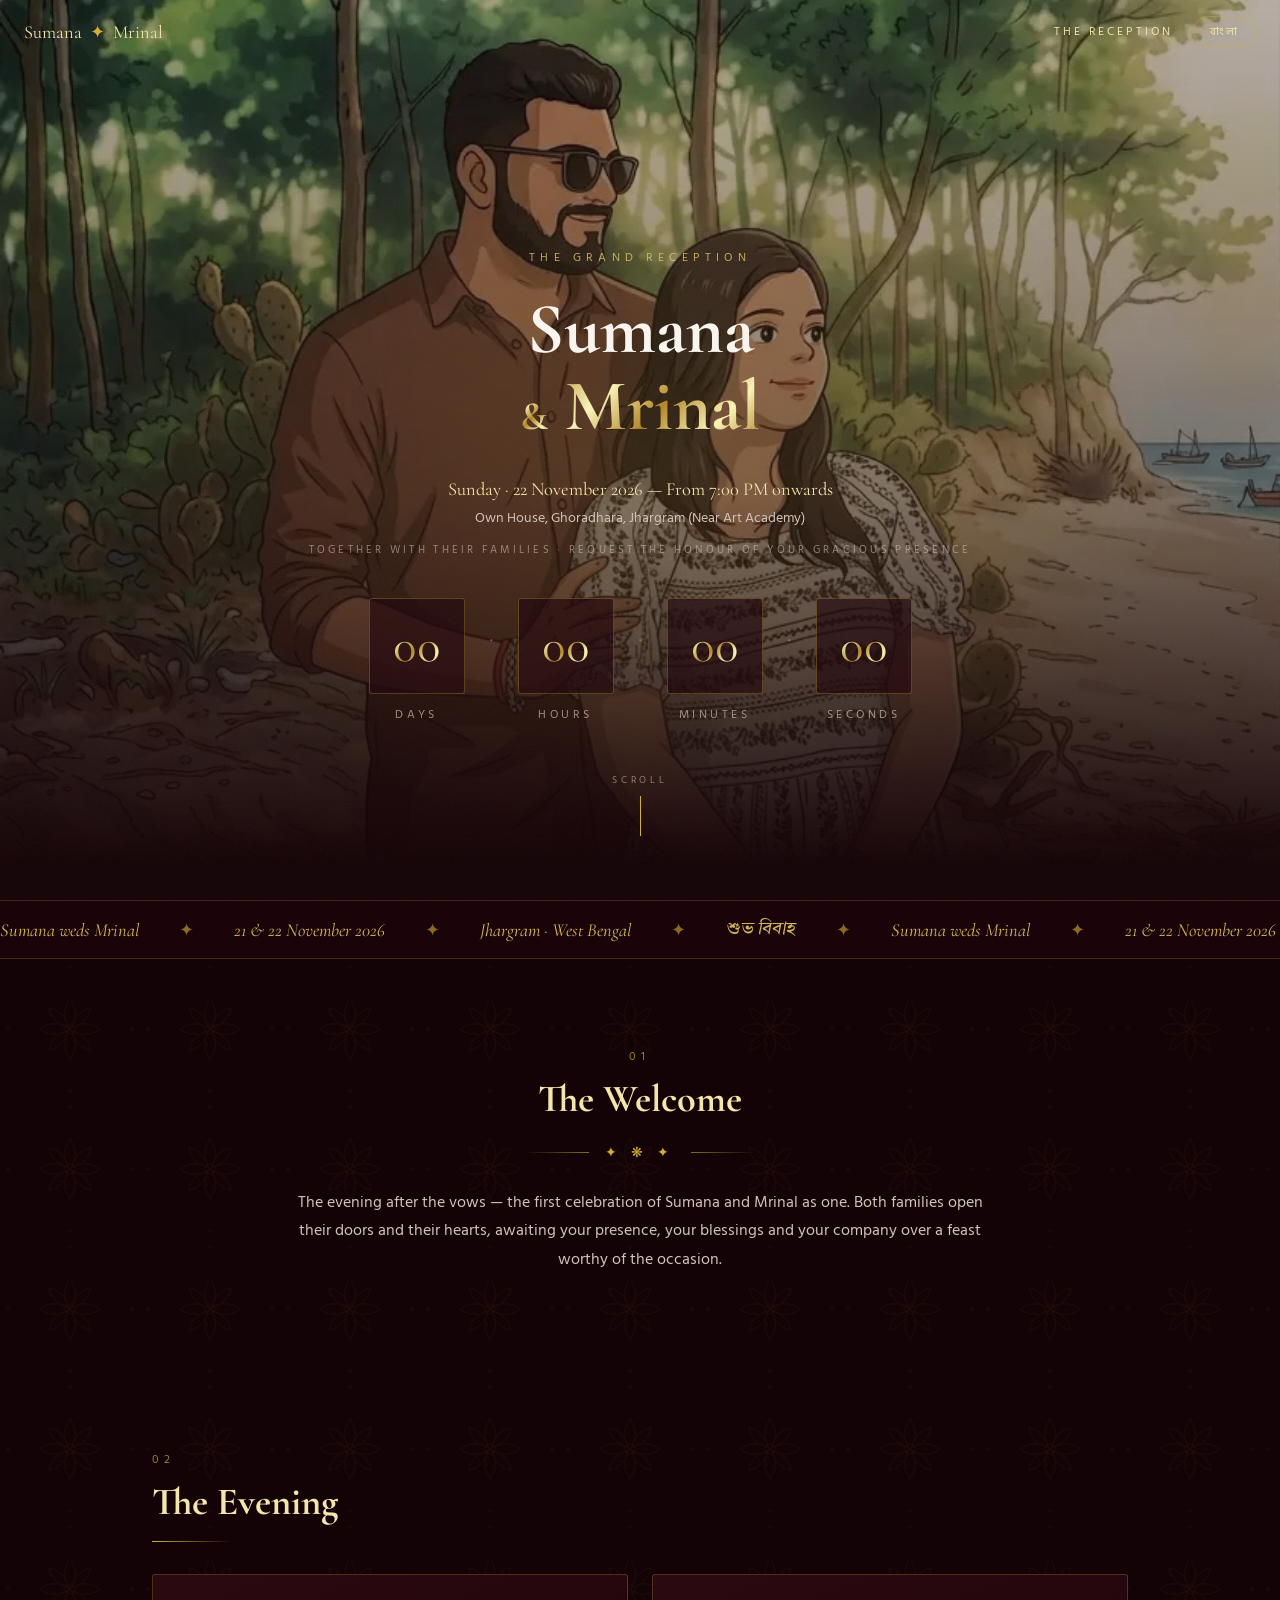
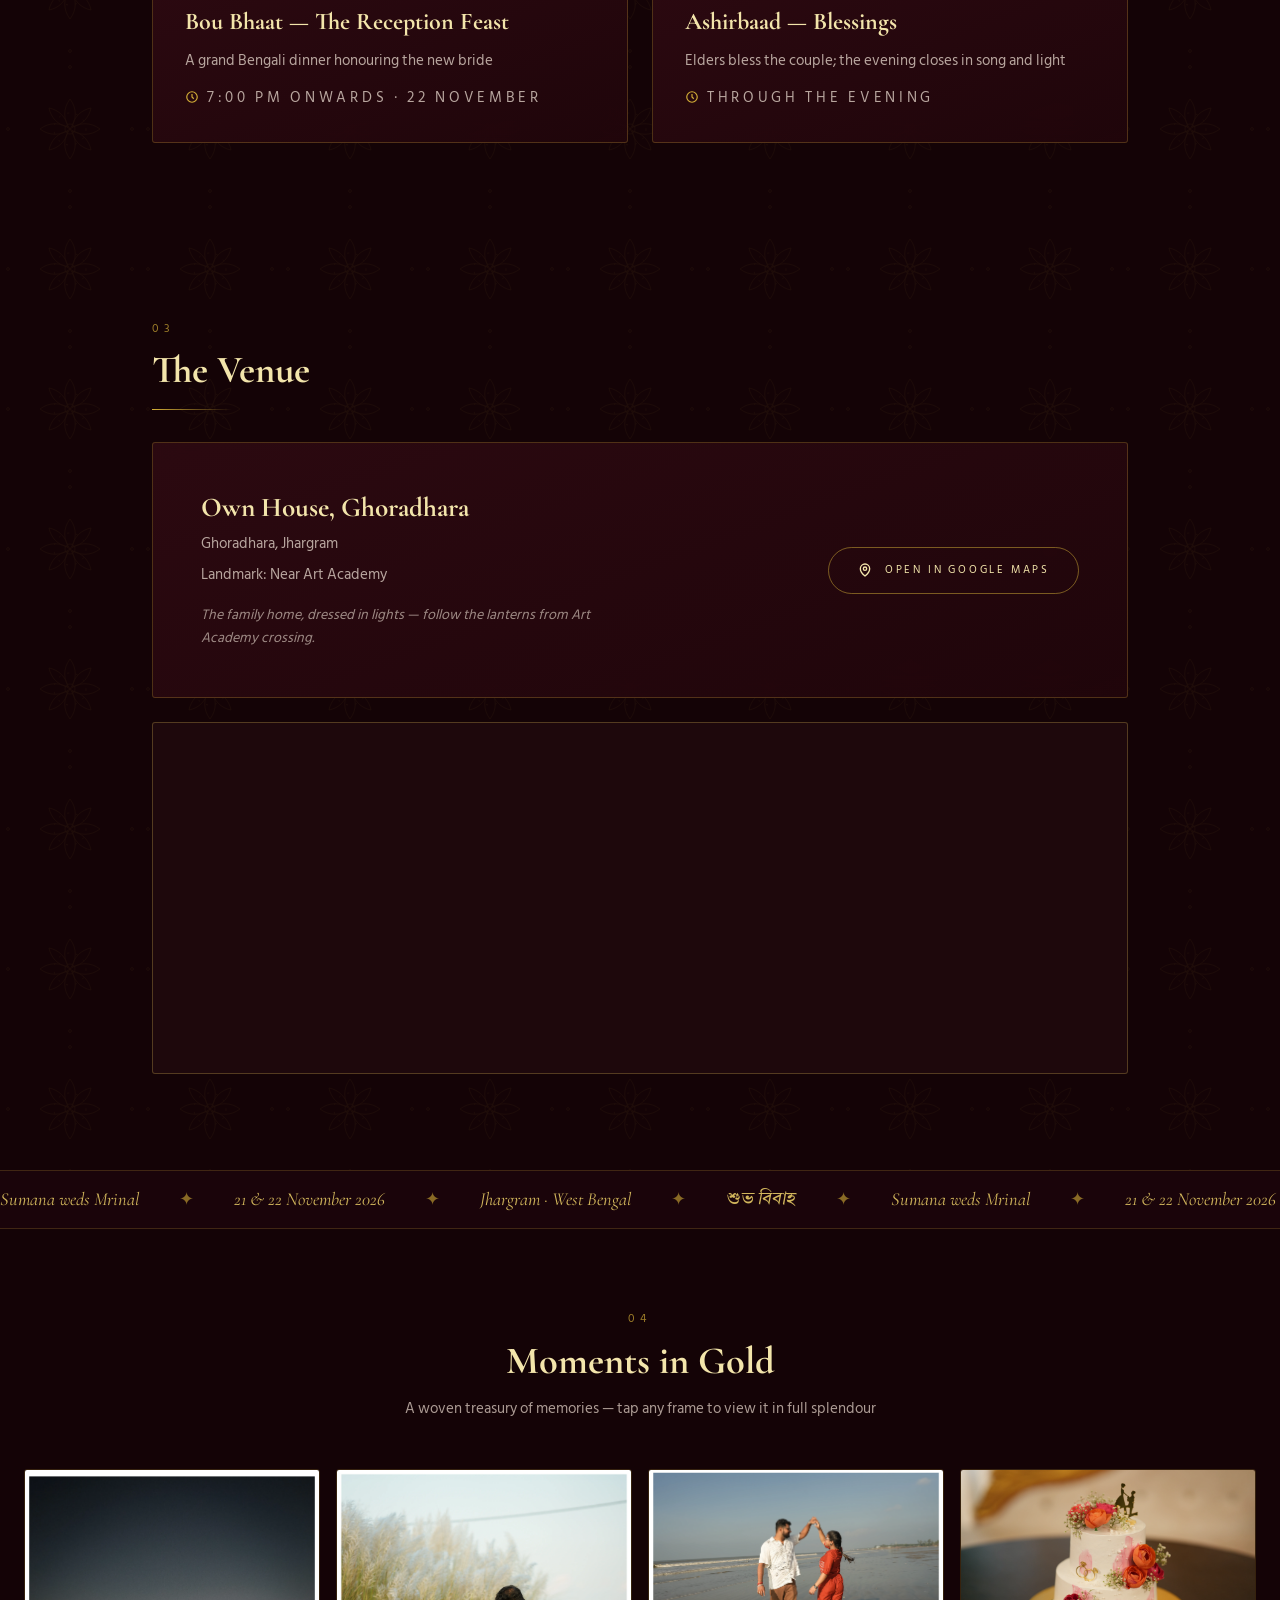
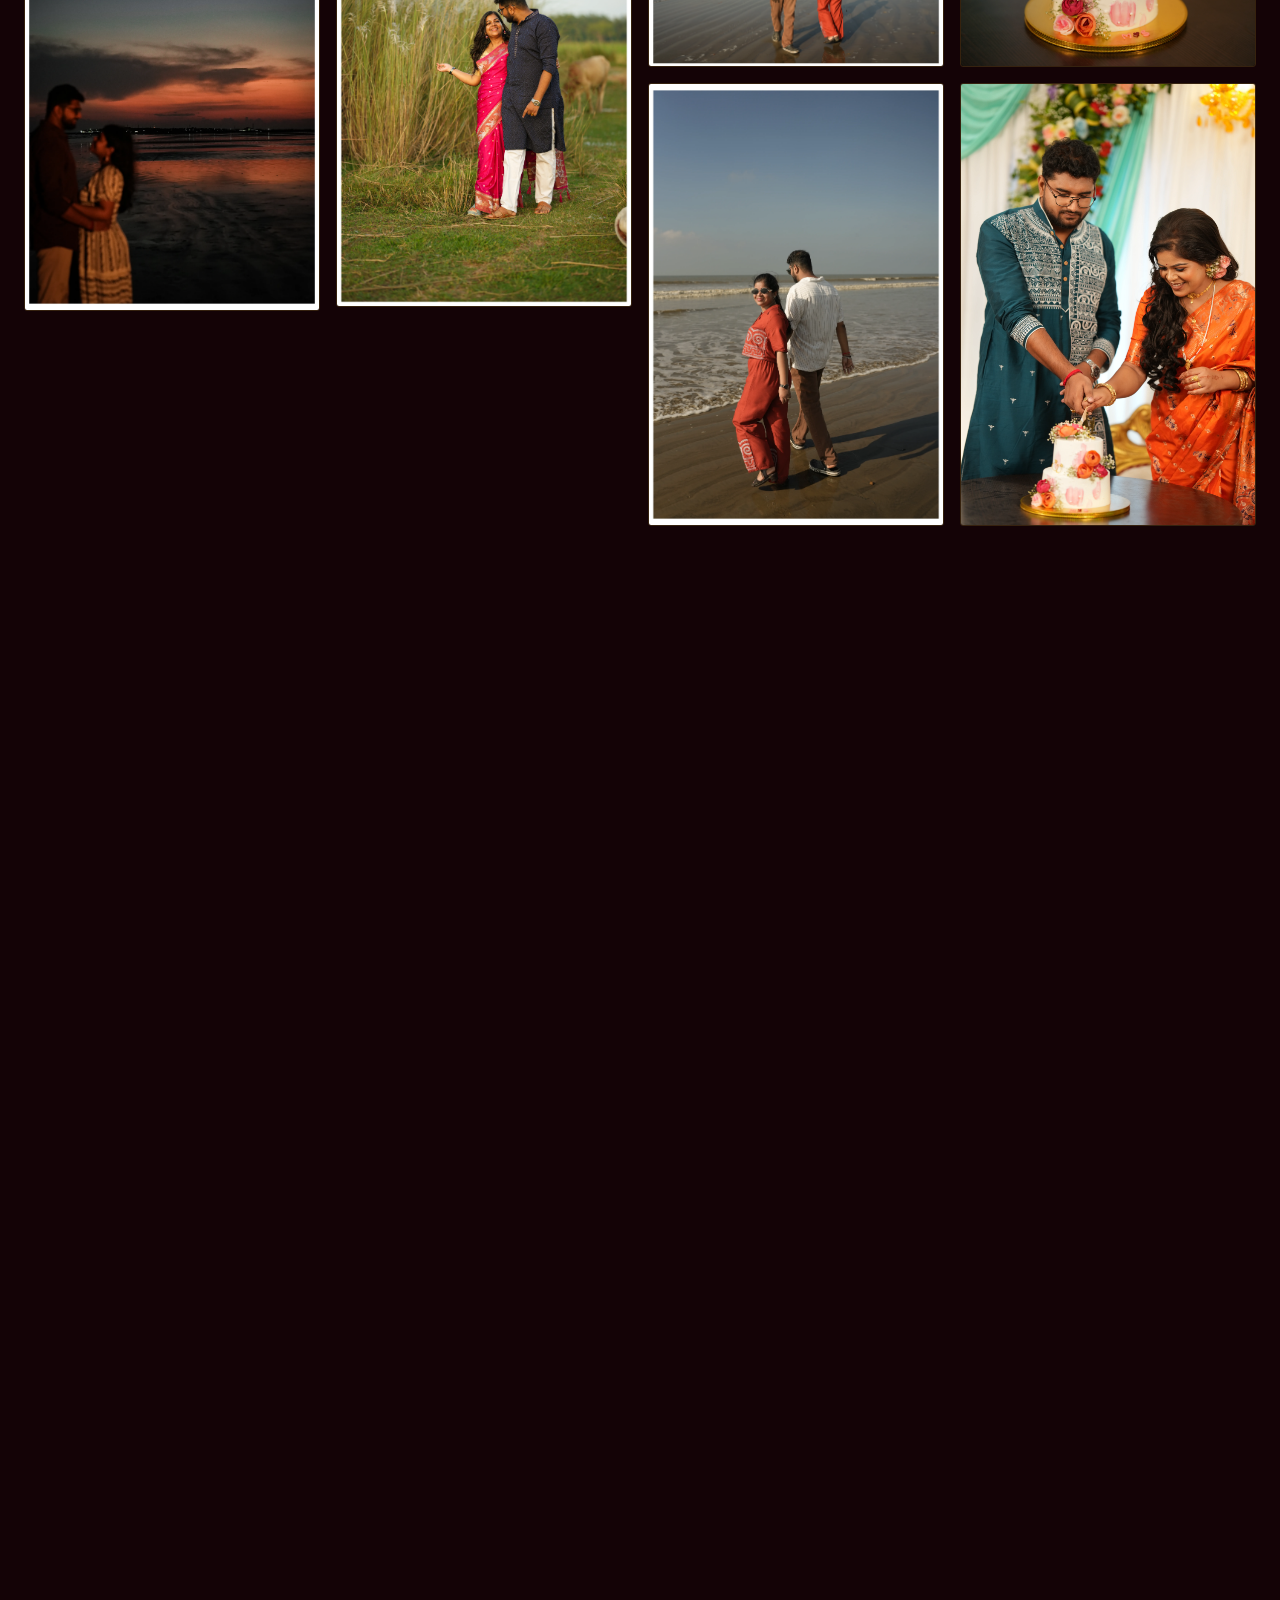
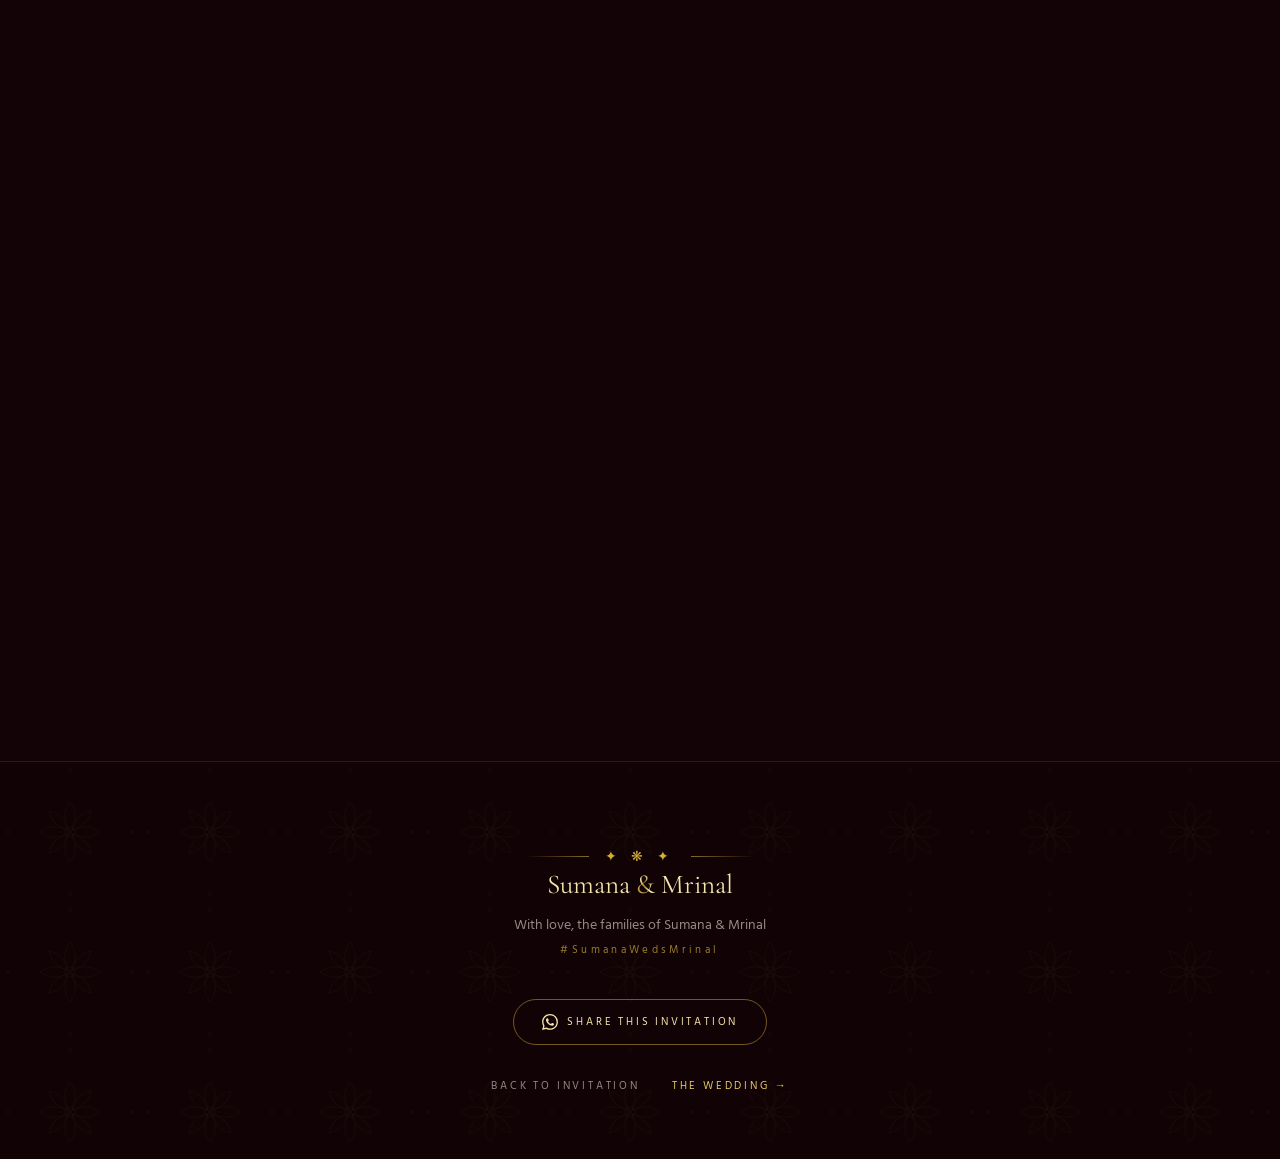
==== reception/index.html @ 24843c5b "commit" ====
<!doctype html>
<html lang="en">
<head>
  <meta charset="utf-8" />
  <meta name="viewport" content="width=device-width, initial-scale=1" />
  <meta name="theme-color" content="#140306" />
  <meta name="description" content="The Grand Reception of Sumana & Mrinal — Sunday 22 November 2026, Own House, Ghoradhara, Jhargram" />
  <!-- Pretty WhatsApp/social preview — update og:url & og:image with your own domain & photo after deploy -->
  <meta property="og:type" content="website" />
  <meta property="og:title" content="The Grand Reception — Sumana & Mrinal · 22 November 2026" />
  <meta property="og:description" content="Sunday, 22 November 2026 · 7:00 PM onwards · Own House, Ghoradhara, Jhargram (Near Art Academy)" />
  <meta property="og:image" content="https://charming-liskov-12.preview.emergentagent.com/assets/images/couple-09.webp" />
  <meta property="og:url" content="https://charming-liskov-12.preview.emergentagent.com/reception/" />
  <meta name="twitter:card" content="summary_large_image" />
  <title>The Grand Reception — Sumana &amp; Mrinal · 22 November 2026</title>
  <link rel="preconnect" href="https://fonts.googleapis.com" />
  <link rel="preconnect" href="https://fonts.gstatic.com" crossorigin />
  <link href="https://fonts.googleapis.com/css2?family=Cormorant+Garamond:ital,wght@0,400;0,500;0,600;0,700;1,400;1,500&family=Tiro+Bangla:ital@0;1&family=Hind+Siliguri:wght@300;400;500;600&display=swap" rel="stylesheet" />
  <link rel="stylesheet" href="../css/style.css" />
</head>
<body class="grain" data-site="reception">

  <!-- Preloader -->
  <div class="preloader" id="preloader" data-testid="preloader">
    <div class="alpana-layer"></div>
    <div class="glow-pulse">
      <svg viewBox="0 0 140 140" class="preloader-draw" fill="none" stroke="#D4AF37" stroke-width="1.1" data-testid="preloader-alpana">
        <circle cx="70" cy="70" r="6"/><circle cx="70" cy="70" r="18" stroke-dasharray="3 8"/>
        <path d="M70 38c8 10 8 24 0 34-8-10-8-24 0-34Z"/><path d="M70 102c8-10 8-24 0-34-8 10-8 24 0 34Z"/>
        <path d="M38 70c10-8 24-8 34 0-10 8-24 8-34 0Z"/><path d="M102 70c-10 8-24 8-34 0 10-8 24-8 34 0Z"/>
        <path d="M47 47c11 3 19 11 22 22-11-3-19-11-22-22Z"/><path d="M93 93c-11-3-19-11-22-22 11 3 19 11 22 22Z"/>
        <path d="M93 47c-3 11-11 19-22 22 3-11 11-19 22-22Z"/><path d="M47 93c3-11 11-19 22-22-3 11-11 19-22 22Z"/>
      </svg>
    </div>
    <p class="preloader-blessing gold-text" data-testid="preloader-blessing">শুভ বিবাহ</p>
    <p class="preloader-line" data-i18n="common.preloaderLine"></p>
    <div class="preloader-bar"><span></span></div>
    <span class="preloader-pct" data-testid="preloader-progress">0%</span>
  </div>

  <!-- Header -->
  <header class="site-header" data-testid="site-header">
    <div class="header-inner">
      <a href="../" class="brand" data-testid="nav-logo">
        <span class="script" data-i18n="common.name1"></span><span class="dot">✦</span><span class="script" data-i18n="common.name2"></span>
      </a>
      <nav class="site-nav">
      <!-- <a href="../" data-testid="nav-home" data-i18n="common.navHome"></a> -->
      <!--  <a href="../wedding/" data-testid="nav-wedding" data-i18n="common.navWedding"></a> -->
        <a href="./" class="active" data-testid="nav-reception" data-i18n="common.navReception"></a>
        <button class="lang-toggle" id="lang-toggle" data-testid="language-toggle">বাংলা</button>
      </nav>
    </div>
  </header>

  <!-- Hero -->
  <section class="hero" data-testid="hero-reception">
    <div class="hero-media">
      <video id="hero-video" autoplay muted loop playsinline data-testid="hero-video-reception"></video>
    </div>
    <div class="hero-overlay"></div>
    <div class="hero-content">
      <p class="eyebrow hero-eyebrow" data-testid="hero-eyebrow-reception" data-i18n-site="label"></p>
      <h1 class="hero-names font-display" data-testid="hero-names-reception">
        <span class="mask d1"><span class="script" data-i18n="common.name1"></span></span>
        <span class="mask d2"><span><span class="gold-text joiner" data-i18n="common.joiner"></span> <span class="script gold-text" data-i18n="common.name2"></span></span></span>
      </h1>
      <div class="hero-meta">
        <p class="hero-date" data-testid="hero-date-reception"><span data-i18n-site="heroDate"></span> — <span data-i18n-site="heroTime"></span></p>
        <p class="hero-venue" data-testid="hero-venue-reception" data-i18n-site="heroVenue"></p>
        <p class="hero-invite"><span data-i18n="common.together"></span> · <span data-i18n="common.request"></span></p>
      </div>
      <div class="countdown" id="countdown" data-testid="countdown">
        <div class="cd-unit" data-cd="days"><div class="cd-box"><span class="cd-value" data-testid="countdown-days">00</span></div><span class="cd-label" data-i18n="common.cdDays"></span></div>
        <span class="cd-sep">·</span>
        <div class="cd-unit" data-cd="hours"><div class="cd-box"><span class="cd-value" data-testid="countdown-hours">00</span></div><span class="cd-label" data-i18n="common.cdHours"></span></div>
        <span class="cd-sep">·</span>
        <div class="cd-unit" data-cd="minutes"><div class="cd-box"><span class="cd-value" data-testid="countdown-minutes">00</span></div><span class="cd-label" data-i18n="common.cdMinutes"></span></div>
        <span class="cd-sep">·</span>
        <div class="cd-unit" data-cd="seconds"><div class="cd-box"><span class="cd-value" data-testid="countdown-seconds">00</span></div><span class="cd-label" data-i18n="common.cdSeconds"></span></div>
      </div>
      <div class="scroll-cue">
        <span data-i18n="common.scroll"></span>
        <span class="cue-track"><span class="cue-dot" style="display:block"></span></span>
      </div>
    </div>
  </section>

  <!-- Marquee -->
  <div class="marquee" data-testid="editorial-marquee"><div class="marquee-track"></div></div>

  <!-- Chapters -->
  <div class="chapters">
    <div class="alpana-layer"></div>

    <section class="chapter center" data-testid="chapter-story-reception">
      <div class="reveal">
        <p class="chapter-no" data-i18n-site="storyNo"></p>
        <h2 class="chapter-title script" data-i18n-site="storyTitle"></h2>
        <div class="ornament">✦ ❋ ✦</div>
        <p class="chapter-body" data-i18n-site="storyBody"></p>
      </div>
    </section>

    <section class="chapter" data-testid="chapter-ceremonies-reception">
      <div class="reveal">
        <p class="chapter-no" data-i18n-site="cerNo"></p>
        <h2 class="chapter-title script" data-i18n-site="cerTitle"></h2>
        <div class="chapter-rule"></div>
      </div>
      <div class="ceremony-grid">
        <article class="gilded-card ceremony-card reveal" data-testid="ceremony-card-reception-0">
          <h3 class="script" data-i18n-site="cer1Name"></h3>
          <p data-i18n-site="cer1Note"></p>
          <p class="ceremony-time">
            <svg viewBox="0 0 24 24" fill="none" stroke-width="2"><circle cx="12" cy="12" r="9"/><path d="M12 7v5l3 3"/></svg>
            <span data-i18n-site="cer1Time"></span>
          </p>
        </article>
        <article class="gilded-card ceremony-card reveal" style="--d:.12s" data-testid="ceremony-card-reception-1">
          <h3 class="script" data-i18n-site="cer2Name"></h3>
          <p data-i18n-site="cer2Note"></p>
          <p class="ceremony-time">
            <svg viewBox="0 0 24 24" fill="none" stroke-width="2"><circle cx="12" cy="12" r="9"/><path d="M12 7v5l3 3"/></svg>
            <span data-i18n-site="cer2Time"></span>
          </p>
        </article>
      </div>
    </section>

    <section class="chapter" data-testid="chapter-venue-reception">
      <div class="reveal">
        <p class="chapter-no" data-i18n-site="venNo"></p>
        <h2 class="chapter-title script" data-i18n-site="venTitle"></h2>
        <div class="chapter-rule"></div>
      </div>
      <div class="gilded-card venue-card reveal" style="--d:.1s">
        <div>
          <h3 class="script" data-testid="venue-name-reception" data-i18n-site="venName"></h3>
          <address data-i18n-site="venAddr1"></address>
          <address data-i18n-site="venAddr2"></address>
          <p class="venue-note" data-i18n-site="venNote"></p>
        </div>
        <a class="map-btn" id="venue-map-btn" data-testid="venue-map-reception" target="_blank" rel="noopener noreferrer">
          <svg viewBox="0 0 24 24" fill="none" stroke="currentColor" stroke-width="2"><path d="M12 21s-7-5.5-7-11a7 7 0 1 1 14 0c0 5.5-7 11-7 11Z"/><circle cx="12" cy="10" r="2.5"/></svg>
          <span data-i18n="common.viewMap"></span>
        </a>
      </div>
      <div class="venue-map reveal" style="--d:.15s">
        <iframe id="venue-map-frame" data-testid="venue-map-frame" loading="lazy" referrerpolicy="no-referrer-when-downgrade" title="Venue location map"></iframe>
      </div>
    </section>
  </div>

  <!-- Marquee -->
  <div class="marquee"><div class="marquee-track"></div></div>

  <!-- Gallery -->
  <section class="gallery-section" data-testid="gallery-section">
    <div class="gallery-head reveal">
      <p class="chapter-no" data-i18n="common.galleryNo"></p>
      <h2 class="chapter-title script" data-testid="gallery-title" data-i18n="common.galleryTitle"></h2>
      <p class="sub" data-i18n="common.gallerySub"></p>
    </div>
    <div class="gallery-grid" id="gallery-grid"></div>
  </section>

  <!-- Lightbox -->
  <div class="lightbox" id="lightbox" data-testid="lightbox">
    <button class="lb-btn lb-close" id="lb-close" data-testid="lightbox-close" aria-label="Close">
      <svg viewBox="0 0 24 24" fill="none" stroke="currentColor" stroke-width="2"><path d="M6 6l12 12M18 6L6 18"/></svg>
    </button>
    <button class="lb-btn lb-prev" id="lb-prev" data-testid="lightbox-prev" aria-label="Previous">
      <svg viewBox="0 0 24 24" fill="none" stroke="currentColor" stroke-width="2"><path d="M15 5l-7 7 7 7"/></svg>
    </button>
    <img id="lb-image" data-testid="lightbox-image" alt="" />
    <button class="lb-btn lb-next" id="lb-next" data-testid="lightbox-next" aria-label="Next">
      <svg viewBox="0 0 24 24" fill="none" stroke="currentColor" stroke-width="2"><path d="M9 5l7 7-7 7"/></svg>
    </button>
    <span class="lb-counter" id="lb-counter" data-testid="lightbox-counter"></span>
  </div>

  <!-- Footer -->
  <footer class="site-footer" data-testid="site-footer">
    <div class="alpana-layer"></div>
    <div class="footer-inner">
      <div class="ornament">✦ ❋ ✦</div>
      <p class="footer-names"><span class="script" data-i18n="common.name1"></span> <span class="gold-text" data-i18n="common.joiner"></span> <span class="script" data-i18n="common.name2"></span></p>
      <p class="footer-line" data-i18n="common.footerLine"></p>
      <p class="footer-hashtag" data-i18n="common.hashtag"></p>
      <div class="share-row">
        <a class="wa-btn wa-share" data-testid="wa-share-reception" target="_blank" rel="noopener noreferrer">
          <svg viewBox="0 0 24 24"><path d="M17.472 14.382c-.297-.149-1.758-.867-2.03-.967-.273-.099-.471-.148-.67.15-.197.297-.767.966-.94 1.164-.173.199-.347.223-.644.075-.297-.15-1.255-.463-2.39-1.475-.883-.788-1.48-1.761-1.653-2.059-.173-.297-.018-.458.13-.606.134-.133.298-.347.446-.52.149-.174.198-.298.298-.497.099-.198.05-.371-.025-.52-.075-.149-.669-1.612-.916-2.207-.242-.579-.487-.5-.669-.51-.173-.008-.371-.01-.57-.01-.198 0-.52.074-.792.372-.272.297-1.04 1.016-1.04 2.479 0 1.462 1.065 2.875 1.213 3.074.149.198 2.096 3.2 5.077 4.487.709.306 1.262.489 1.694.625.712.227 1.36.195 1.871.118.571-.085 1.758-.719 2.006-1.413.248-.694.248-1.289.173-1.413-.074-.124-.272-.198-.57-.347m-5.421 7.403h-.004a9.87 9.87 0 01-5.031-1.378l-.361-.214-3.741.982.998-3.648-.235-.374a9.86 9.86 0 01-1.51-5.26c.001-5.45 4.436-9.884 9.888-9.884 2.64 0 5.122 1.03 6.988 2.898a9.825 9.825 0 012.893 6.994c-.003 5.45-4.437 9.884-9.885 9.884m8.413-18.297A11.815 11.815 0 0012.05 0C5.495 0 .16 5.335.157 11.892c0 2.096.547 4.142 1.588 5.945L.057 24l6.305-1.654a11.882 11.882 0 005.683 1.448h.005c6.554 0 11.89-5.335 11.893-11.893a11.821 11.821 0 00-3.48-8.413Z"/></svg>
          <span>Share this invitation</span>
        </a>
      </div>
      <div class="footer-links">
        <a href="../" data-testid="footer-home-link" data-i18n="common.backHome"></a>
        <a href="../wedding/" class="gold" data-testid="footer-other-event-link"><span data-i18n-site="otherEvent"></span> →</a>
      </div>
    </div>
  </footer>

  <script src="../js/config.js"></script>
  <script src="../js/main.js"></script>
  <script src="../js/countdown.js"></script>
  <script src="../js/gallery.js"></script>
</body>
</html>
---- css/style.css ----
/* ============================================================
   SUMANA & MRINAL — WEDDING THEME
   Deep maroon · royal red · antique gold · alpana motifs
   ============================================================ */

:root {
  --maroon-deep: #140306;
  --maroon-rich: #22060c;
  --maroon-card: #2e0a12;
  --royal-red: #7a0016;
  --gold: #d4af37;
  --gold-light: #f3e5ab;
  --gold-text-grad: linear-gradient(135deg, #bf953f 0%, #fcf6ba 25%, #b38728 50%, #fbf5b7 75%, #aa771c 100%);
  --ivory: #faf6f0;
  --muted: #d2c2b8;
  --ease-out: cubic-bezier(0.22, 1, 0.36, 1);
}

* { margin: 0; padding: 0; box-sizing: border-box; }

html { scroll-behavior: smooth; }

body {
  background: var(--maroon-deep);
  color: var(--ivory);
  font-family: "Hind Siliguri", "Segoe UI", sans-serif;
  -webkit-font-smoothing: antialiased;
  overflow-x: hidden;
}

::selection { background: rgba(212, 175, 55, 0.85); color: #140306; }
::-webkit-scrollbar { width: 10px; }
::-webkit-scrollbar-track { background: #140306; }
::-webkit-scrollbar-thumb { background: linear-gradient(#b38728, #6b4a10); border-radius: 8px; }

a { color: inherit; text-decoration: none; }
img { display: block; max-width: 100%; }

.font-display { font-family: "Cormorant Garamond", "Tiro Bangla", serif; }
html[lang="bn"] .script,
html[lang="bn"] .font-display { font-family: "Tiro Bangla", "Cormorant Garamond", serif; }

.gold-text {
  background: var(--gold-text-grad);
  -webkit-background-clip: text;
  background-clip: text;
  color: transparent;
}

.eyebrow {
  font-size: 0.72rem;
  letter-spacing: 0.45em;
  text-transform: uppercase;
  color: rgba(230, 202, 101, 0.8);
}

/* ---------- patterns & texture ---------- */
.alpana-layer {
  position: absolute;
  inset: 0;
  pointer-events: none;
  opacity: 0.06;
  background-image: url("data:image/svg+xml,%3Csvg xmlns='http://www.w3.org/2000/svg' width='140' height='140' viewBox='0 0 140 140'%3E%3Cg fill='none' stroke='%23D4AF37' stroke-width='0.8'%3E%3Ccircle cx='70' cy='70' r='5'/%3E%3Ccircle cx='70' cy='70' r='16' stroke-dasharray='2 7'/%3E%3Cpath d='M70 40c7 9 7 21 0 30-7-9-7-21 0-30Z'/%3E%3Cpath d='M70 100c7-9 7-21 0-30-7 9-7 21 0 30Z'/%3E%3Cpath d='M40 70c9-7 21-7 30 0-9 7-21 7-30 0Z'/%3E%3Cpath d='M100 70c-9 7-21 7-30 0 9-7 21-7 30 0Z'/%3E%3Cpath d='M49 49c10 2 17 9 19 19-10-2-17-9-19-19Z'/%3E%3Cpath d='M91 91c-10-2-17-9-19-19 10 2 17 9 19 19Z'/%3E%3Cpath d='M91 49c-2 10-9 17-19 19 2-10 9-17 19-19Z'/%3E%3Cpath d='M49 91c2-10 9-17 19-19-2 10-9 17-19 19Z'/%3E%3Ccircle cx='70' cy='8' r='1.4'/%3E%3Ccircle cx='70' cy='132' r='1.4'/%3E%3Ccircle cx='8' cy='70' r='1.4'/%3E%3Ccircle cx='132' cy='70' r='1.4'/%3E%3C/g%3E%3C/svg%3E");
}

.grain::after {
  content: "";
  position: fixed;
  inset: 0;
  z-index: 70;
  pointer-events: none;
  opacity: 0.05;
  background-image: url("data:image/svg+xml,%3Csvg xmlns='http://www.w3.org/2000/svg' width='200' height='200'%3E%3Cfilter id='n'%3E%3CfeTurbulence type='fractalNoise' baseFrequency='0.9' numOctaves='2'/%3E%3C/filter%3E%3Crect width='200' height='200' filter='url(%23n)'/%3E%3C/svg%3E");
}

/* ---------- preloader ---------- */
.preloader {
  position: fixed;
  inset: 0;
  z-index: 100;
  display: flex;
  flex-direction: column;
  align-items: center;
  justify-content: center;
  background: var(--maroon-deep);
  transition: transform 0.9s cubic-bezier(0.76, 0, 0.24, 1);
}
body.loaded .preloader { transform: translateY(-100%); }
.preloader svg { width: 9rem; height: 9rem; }
.preloader-draw circle, .preloader-draw path {
  stroke-dasharray: 320;
  stroke-dashoffset: 320;
  animation: draw-stroke 2.2s ease-in-out forwards;
}
.preloader-draw path { animation-delay: 0.35s; }
@keyframes draw-stroke { to { stroke-dashoffset: 0; } }
@keyframes glow-pulse { 0%, 100% { opacity: 0.55; } 50% { opacity: 1; } }
.glow-pulse { animation: glow-pulse 2.4s ease-in-out infinite; }
.preloader-blessing {
  font-family: "Tiro Bangla", serif;
  margin-top: 1.5rem;
  font-size: 1.75rem;
  letter-spacing: 0.05em;
}
.preloader-line {
  margin-top: 0.5rem;
  font-size: 0.7rem;
  letter-spacing: 0.35em;
  text-transform: uppercase;
  color: rgba(210, 194, 184, 0.7);
}
.preloader-bar {
  margin-top: 2rem;
  width: 12rem;
  height: 1px;
  background: rgba(212, 175, 55, 0.15);
  overflow: hidden;
}
.preloader-bar span { display: block; height: 100%; width: 0; background: var(--gold-text-grad); transition: width 0.2s ease; }
.preloader-pct { margin-top: 0.75rem; font-family: "Cormorant Garamond", serif; font-size: 0.9rem; color: rgba(212, 175, 55, 0.8); }

/* ---------- header ---------- */
.site-header {
  position: fixed;
  inset: 0 0 auto 0;
  z-index: 50;
  transition: background 0.5s ease, border-color 0.5s ease, backdrop-filter 0.5s ease;
  border-bottom: 1px solid transparent;
}
.site-header.scrolled {
  background: rgba(20, 3, 6, 0.85);
  backdrop-filter: blur(12px);
  border-bottom-color: rgba(212, 175, 55, 0.15);
}
.header-inner {
  max-width: 80rem;
  margin: 0 auto;
  padding: 1rem 1.5rem;
  display: flex;
  align-items: center;
  justify-content: space-between;
  gap: 1rem;
}
.brand { font-family: "Cormorant Garamond", serif; font-size: 1.15rem; color: var(--gold-light); }
.brand .dot { color: var(--gold); margin: 0 0.5rem; }
.site-nav { display: flex; align-items: center; gap: 1.25rem; }
.site-nav a {
  font-size: 0.72rem;
  letter-spacing: 0.25em;
  text-transform: uppercase;
  color: rgba(210, 194, 184, 0.7);
  transition: color 0.3s ease;
}
.site-nav a:hover { color: var(--gold); }
.site-nav a.active { color: var(--gold-light); }
.lang-toggle {
  font-family: inherit;
  cursor: pointer;
  background: transparent;
  color: var(--gold-light);
  border: 1px solid rgba(212, 175, 55, 0.4);
  border-radius: 999px;
  padding: 0.35rem 1rem;
  font-size: 0.7rem;
  letter-spacing: 0.2em;
  transition: background 0.3s ease, color 0.3s ease;
}
.lang-toggle:hover { background: var(--gold); color: var(--maroon-deep); }
@media (max-width: 640px) {
  .site-nav { gap: 0.85rem; }
  .site-nav a { font-size: 0.62rem; letter-spacing: 0.15em; }
}

/* ---------- hero ---------- */
.hero {
  position: relative;
  min-height: 100vh;
  display: flex;
  flex-direction: column;
  justify-content: flex-end;
  overflow: hidden;
}
.hero-media { position: absolute; inset: -10% 0; will-change: transform; }
.hero-media video, .hero-media img { width: 100%; height: 100%; object-fit: cover; }
.hero-overlay {
  position: absolute;
  inset: 0;
  background:
    radial-gradient(ellipse at center, rgba(212, 175, 55, 0.14), transparent 60%),
    linear-gradient(to top, #140306 4%, rgba(20, 3, 6, 0.55) 45%, rgba(20, 3, 6, 0.3) 100%);
}
.hero-content {
  position: relative;
  z-index: 2;
  max-width: 64rem;
  margin: 0 auto;
  width: 100%;
  padding: 9rem 1.5rem 4rem;
  text-align: center;
  will-change: opacity;
}
.hero-names {
  margin-top: 1.5rem;
  font-size: clamp(2.4rem, 7vw, 4.5rem);
  line-height: 1.08;
  color: var(--ivory);
}
.hero-names .joiner { font-size: 0.55em; }
.mask { display: block; overflow: hidden; }
.mask > span {
  display: block;
  transform: translateY(112%);
  transition: transform 1.1s var(--ease-out);
}
body.loaded .mask > span { transform: translateY(0); }
body.loaded .mask.d1 > span { transition-delay: 0.15s; }
body.loaded .mask.d2 > span { transition-delay: 0.35s; }
.hero-eyebrow, .hero-meta, .hero-invite { opacity: 0; transition: opacity 1s ease, transform 1s var(--ease-out); transform: translateY(18px); }
body.loaded .hero-eyebrow { opacity: 1; transform: none; transition-delay: 0.1s; }
body.loaded .hero-meta { opacity: 1; transform: none; transition-delay: 0.7s; }
body.loaded .hero-invite { opacity: 1; transform: none; transition-delay: 0.9s; }
.hero-meta { margin-top: 2rem; }
.hero-date { font-family: "Cormorant Garamond", serif; font-size: 1.15rem; color: var(--gold-light); }
html[lang="bn"] .hero-date { font-family: "Hind Siliguri", sans-serif; font-size: 1.05rem; }
.hero-venue { margin-top: 0.35rem; font-size: 0.9rem; color: var(--muted); }
.hero-invite { margin-top: 0.75rem; font-size: 0.68rem; letter-spacing: 0.3em; text-transform: uppercase; color: rgba(210, 194, 184, 0.6); }

/* ---------- countdown ---------- */
.countdown { margin-top: 2.5rem; display: flex; justify-content: center; align-items: flex-start; gap: 0.85rem; opacity: 0; transition: opacity 1s ease 1.1s; }
body.loaded .countdown { opacity: 1; }
.cd-sep { font-family: "Cormorant Garamond", serif; font-size: 1.5rem; color: rgba(212, 175, 55, 0.5); padding-top: 1rem; }
.cd-unit { display: flex; flex-direction: column; align-items: center; }
.cd-box {
  width: 4rem; height: 4rem;
  display: flex; align-items: center; justify-content: center;
  border: 1px solid rgba(212, 175, 55, 0.3);
  border-radius: 3px;
  background: rgba(34, 6, 12, 0.7);
  backdrop-filter: blur(4px);
  overflow: hidden;
}
.cd-value {
  font-family: "Cormorant Garamond", serif;
  font-size: 1.9rem;
  background: var(--gold-text-grad);
  -webkit-background-clip: text;
  background-clip: text;
  color: transparent;
  font-variant-numeric: tabular-nums;
}
.cd-value.tick { animation: cd-slide 0.4s var(--ease-out); }
@keyframes cd-slide { from { transform: translateY(28%); opacity: 0.25; } to { transform: translateY(0); opacity: 1; } }
.cd-label { margin-top: 0.7rem; font-size: 0.6rem; letter-spacing: 0.3em; text-transform: uppercase; color: rgba(210, 194, 184, 0.7); }
@media (min-width: 640px) {
  .cd-box { width: 6rem; height: 6rem; }
  .cd-value { font-size: 3rem; }
  .cd-label { font-size: 0.72rem; }
  .countdown { gap: 1.5rem; }
  .cd-sep { padding-top: 1.6rem; }
}

/* scroll cue */
.scroll-cue { margin-top: 3rem; display: flex; flex-direction: column; align-items: center; gap: 0.5rem; opacity: 0; transition: opacity 1s ease 1.5s; }
body.loaded .scroll-cue { opacity: 1; }
.scroll-cue span:first-child { font-size: 0.6rem; letter-spacing: 0.4em; text-transform: uppercase; color: rgba(210, 194, 184, 0.6); }
.cue-track { width: 1px; height: 2.5rem; background: rgba(212, 175, 55, 0.2); overflow: hidden; }
.cue-dot { width: 100%; height: 100%; background: var(--gold); animation: cue-drop 1.8s cubic-bezier(0.65, 0, 0.35, 1) infinite; }
@keyframes cue-drop { 0% { transform: translateY(-100%); } 60%, 100% { transform: translateY(100%); } }

/* ---------- marquee ---------- */
.marquee {
  overflow: hidden;
  border-top: 1px solid rgba(212, 175, 55, 0.2);
  border-bottom: 1px solid rgba(212, 175, 55, 0.2);
  background: #1a040a;
  padding: 1rem 0;
}
.marquee-track { display: flex; width: max-content; animation: marquee-x 42s linear infinite; }
.marquee:hover .marquee-track { animation-play-state: paused; }
.marquee-item {
  display: flex;
  align-items: center;
  gap: 2.5rem;
  padding-right: 2.5rem;
  white-space: nowrap;
  font-family: "Cormorant Garamond", "Tiro Bangla", serif;
  font-style: italic;
  font-size: 1.15rem;
  color: rgba(230, 202, 101, 0.9);
}
.marquee-item .star { color: rgba(212, 175, 55, 0.6); font-style: normal; }
@keyframes marquee-x { to { transform: translateX(-50%); } }

/* ---------- chapters ---------- */
.chapters { position: relative; }
.chapter { position: relative; max-width: 64rem; margin: 0 auto; padding: 5.5rem 1.5rem; }
.chapter.center { max-width: 48rem; text-align: center; }
.chapter-no { font-size: 0.72rem; letter-spacing: 0.45em; color: rgba(212, 175, 55, 0.7); text-transform: uppercase; }
.chapter-title { font-family: "Cormorant Garamond", serif; margin-top: 0.6rem; font-size: clamp(1.7rem, 4vw, 2.4rem); color: var(--gold-light); }
.chapter-rule { margin-top: 1rem; width: 5rem; height: 1px; background: linear-gradient(to right, var(--gold), transparent); }
.chapter.center .chapter-rule { margin-left: auto; margin-right: auto; background: linear-gradient(to right, transparent, var(--gold), transparent); width: 8rem; }
.chapter-body { margin-top: 1.5rem; font-size: 1rem; line-height: 1.8; color: var(--muted); }

.ornament { display: flex; align-items: center; justify-content: center; gap: 1rem; margin-top: 1.25rem; color: var(--gold); font-size: 0.85rem; letter-spacing: 0.4em; }
.ornament::before, .ornament::after { content: ""; width: 4rem; height: 1px; }
.ornament::before { background: linear-gradient(to right, transparent, rgba(212, 175, 55, 0.6)); }
.ornament::after { background: linear-gradient(to left, transparent, rgba(212, 175, 55, 0.6)); }

.gilded-card {
  background: linear-gradient(160deg, rgba(46, 10, 18, 0.9), rgba(34, 6, 12, 0.85));
  border: 1px solid rgba(212, 175, 55, 0.25);
  backdrop-filter: blur(14px);
  border-radius: 3px;
}
.ceremony-grid { display: grid; gap: 1.5rem; margin-top: 2rem; }
@media (min-width: 768px) { .ceremony-grid { grid-template-columns: 1fr 1fr; } }
.ceremony-card { padding: 2rem; transition: transform 0.5s var(--ease-out); height: 100%; }
.ceremony-card:hover { transform: translateY(-6px); }
.ceremony-card h3 { font-family: "Cormorant Garamond", "Tiro Bangla", serif; font-size: 1.5rem; color: var(--gold-light); }
.ceremony-card p { margin-top: 0.75rem; font-size: 0.92rem; line-height: 1.7; color: rgba(210, 194, 184, 0.85); }
.ceremony-time { margin-top: 1.25rem; display: flex; align-items: center; gap: 0.5rem; font-size: 0.68rem; letter-spacing: 0.25em; text-transform: uppercase; color: rgba(230, 202, 101, 0.8); }
.ceremony-time svg { width: 14px; height: 14px; stroke: var(--gold); }

.venue-card { margin-top: 2rem; padding: 2rem; display: flex; flex-direction: column; gap: 2rem; }
@media (min-width: 768px) { .venue-card { flex-direction: row; align-items: center; justify-content: space-between; padding: 3rem; } }
.venue-card h3 { font-family: "Cormorant Garamond", "Tiro Bangla", serif; font-size: 1.7rem; color: var(--gold-light); }
.venue-card address { font-style: normal; margin-top: 0.4rem; font-size: 0.95rem; color: rgba(210, 194, 184, 0.85); }
.venue-note { margin-top: 1rem; max-width: 28rem; font-size: 0.88rem; font-style: italic; color: rgba(210, 194, 184, 0.7); }
.map-btn {
  display: inline-flex;
  align-items: center;
  gap: 0.75rem;
  border: 1px solid rgba(212, 175, 55, 0.5);
  border-radius: 999px;
  padding: 0.85rem 1.75rem;
  font-size: 0.7rem;
  letter-spacing: 0.25em;
  text-transform: uppercase;
  color: var(--gold-light);
  white-space: nowrap;
  transition: background 0.3s ease, color 0.3s ease;
}
.map-btn:hover { background: var(--gold); color: var(--maroon-deep); }
.map-btn svg { width: 16px; height: 16px; }

/* ---------- gallery ---------- */
.gallery-section { max-width: 80rem; margin: 0 auto; padding: 5rem 1.5rem 6rem; }
.gallery-head { text-align: center; margin-bottom: 3rem; }
.gallery-head p.sub { margin: 0.75rem auto 0; max-width: 36rem; font-size: 0.95rem; color: rgba(210, 194, 184, 0.8); }
.gallery-grid { columns: 2; column-gap: 1rem; }
@media (min-width: 640px) { .gallery-grid { columns: 3; } }
@media (min-width: 1024px) { .gallery-grid { columns: 4; } }
.gallery-item {
  break-inside: avoid;
  margin-bottom: 1rem;
  overflow: hidden;
  border: 1px solid rgba(212, 175, 55, 0.18);
  border-radius: 3px;
  cursor: zoom-in;
  transition: border-color 0.5s ease, box-shadow 0.5s ease;
}
.gallery-item:hover { border-color: rgba(212, 175, 55, 0.65); box-shadow: 0 18px 50px -18px rgba(212, 175, 55, 0.35); }
.gallery-item img { width: 100%; object-fit: cover; transition: transform 1.1s var(--ease-out); }
.gallery-item:hover img { transform: scale(1.07); }

/* ---------- lightbox ---------- */
.lightbox {
  position: fixed;
  inset: 0;
  z-index: 90;
  display: flex;
  align-items: center;
  justify-content: center;
  background: rgba(13, 2, 4, 0.95);
  backdrop-filter: blur(10px);
  opacity: 0;
  pointer-events: none;
  transition: opacity 0.4s ease;
}
.lightbox.open { opacity: 1; pointer-events: auto; }
.lightbox img {
  max-height: 82vh;
  max-width: 88vw;
  object-fit: contain;
  border: 1px solid rgba(212, 175, 55, 0.3);
  border-radius: 3px;
  box-shadow: 0 25px 80px rgba(0, 0, 0, 0.6);
  transition: transform 0.45s var(--ease-out), opacity 0.45s ease;
  transform: scale(0.94);
}
.lightbox.open img { transform: scale(1); }
.lb-btn {
  position: absolute;
  display: flex; align-items: center; justify-content: center;
  width: 2.75rem; height: 2.75rem;
  border-radius: 999px;
  border: 1px solid rgba(212, 175, 55, 0.4);
  background: transparent;
  color: var(--gold-light);
  cursor: pointer;
  transition: background 0.3s ease, color 0.3s ease;
}
.lb-btn:hover { background: var(--gold); color: var(--maroon-deep); }
.lb-btn svg { width: 20px; height: 20px; }
.lb-close { top: 1.25rem; right: 1.25rem; }
.lb-prev { left: 0.75rem; top: 50%; transform: translateY(-50%); }
.lb-next { right: 0.75rem; top: 50%; transform: translateY(-50%); }
@media (min-width: 640px) { .lb-prev { left: 2rem; } .lb-next { right: 2rem; } }
.lb-counter { position: absolute; bottom: 1.5rem; left: 50%; transform: translateX(-50%); font-size: 0.72rem; letter-spacing: 0.3em; color: rgba(210, 194, 184, 0.7); }

/* ---------- footer ---------- */
.site-footer { position: relative; border-top: 1px solid rgba(212, 175, 55, 0.15); background: #100205; overflow: hidden; }
.footer-inner { position: relative; max-width: 64rem; margin: 0 auto; padding: 4rem 1.5rem; text-align: center; }
.footer-names { font-family: "Cormorant Garamond", "Tiro Bangla", serif; font-size: 1.7rem; color: var(--gold-light); }
.footer-line { margin-top: 0.75rem; font-size: 0.88rem; color: rgba(210, 194, 184, 0.7); }
.footer-hashtag { margin-top: 0.35rem; font-size: 0.7rem; letter-spacing: 0.3em; color: rgba(212, 175, 55, 0.7); }
.footer-links { margin-top: 2rem; display: flex; justify-content: center; gap: 2rem; }
.footer-links a { font-size: 0.7rem; letter-spacing: 0.25em; text-transform: uppercase; color: rgba(210, 194, 184, 0.7); transition: color 0.3s ease; }
.footer-links a:hover { color: var(--gold); }
.footer-links a.gold { color: rgba(230, 202, 101, 1); }

/* ---------- gateway ---------- */
.gateway-main { position: relative; min-height: 100vh; }
.gateway-inner { position: relative; max-width: 72rem; margin: 0 auto; padding: 8.5rem 1.5rem 5rem; text-align: center; }
.gateway-names { margin-top: 1.5rem; font-size: clamp(2.4rem, 7vw, 4rem); color: var(--ivory); }
.gateway-sub { margin: 1rem auto 0; max-width: 30rem; font-size: 0.95rem; color: rgba(210, 194, 184, 0.8); opacity: 0; transition: opacity 1s ease 0.8s; }
body.loaded .gateway-sub { opacity: 1; }
.gateway-choose { margin-top: 0.5rem; font-size: 0.7rem; letter-spacing: 0.35em; text-transform: uppercase; color: rgba(212, 175, 55, 0.7); opacity: 0; transition: opacity 1s ease 1s; }
body.loaded .gateway-choose { opacity: 1; }
.gateway-eyebrow { opacity: 0; transition: opacity 1s ease 0.2s; }
body.loaded .gateway-eyebrow { opacity: 1; }
.doors { margin-top: 3rem; display: grid; gap: 2rem; }
@media (min-width: 768px) { .doors { grid-template-columns: 1fr 1fr; gap: 2.5rem; } }
.door {
  position: relative;
  overflow: hidden;
  border: 1px solid rgba(212, 175, 55, 0.18);
  border-radius: 3px;
  opacity: 0;
  transform: translateY(60px);
  transition: opacity 1s var(--ease-out), transform 1s var(--ease-out), border-color 0.5s ease, box-shadow 0.5s ease;
}
body.loaded .door { opacity: 1; transform: none; }
body.loaded .door.d1 { transition-delay: 0.6s; }
body.loaded .door.d2 { transition-delay: 0.75s; }
.door:hover { border-color: rgba(212, 175, 55, 0.65); box-shadow: 0 18px 50px -18px rgba(212, 175, 55, 0.35); }
.door img { width: 100%; aspect-ratio: 4 / 5; object-fit: cover; transition: transform 1.4s var(--ease-out); }
.door:hover img { transform: scale(1.08); }
.door-veil { position: absolute; inset: 0; background: linear-gradient(to top, #140306 8%, rgba(20, 3, 6, 0.45) 55%, rgba(20, 3, 6, 0.1)); transition: opacity 0.7s ease; }
.door:hover .door-veil { opacity: 0.85; }
.door-body { position: absolute; inset: auto 0 0 0; padding: 1.75rem; text-align: left; }
.door-meta { font-size: 0.62rem; letter-spacing: 0.35em; text-transform: uppercase; color: rgba(230, 202, 101, 0.85); }
.door-title { margin-top: 0.5rem; font-family: "Cormorant Garamond", "Tiro Bangla", serif; font-size: 1.6rem; color: var(--ivory); }
.door-venue { margin-top: 0.25rem; font-size: 0.85rem; color: rgba(210, 194, 184, 0.85); }
.door-cta { display: inline-block; margin-top: 1.25rem; padding-bottom: 0.25rem; border-bottom: 1px solid rgba(212, 175, 55, 0.6); font-size: 0.68rem; letter-spacing: 0.3em; text-transform: uppercase; color: var(--gold-light); transition: color 0.3s ease; }
.door:hover .door-cta { color: var(--gold); }

/* ---------- scroll reveal ---------- */
.reveal { opacity: 0; transform: translateY(48px); transition: opacity 0.9s var(--ease-out), transform 0.9s var(--ease-out); transition-delay: var(--d, 0s); }
.reveal.in-view { opacity: 1; transform: none; }

/* ---------- share button & embedded map ---------- */
.share-row {
  display: flex;
  justify-content: center;
  margin-top: 2.5rem;
  opacity: 0;
  transition: opacity 1s ease 1.2s;
}
body.loaded .share-row { opacity: 1; }
.wa-btn {
  display: inline-flex;
  align-items: center;
  gap: 0.6rem;
  border: 1px solid rgba(212, 175, 55, 0.5);
  border-radius: 999px;
  padding: 0.8rem 1.75rem;
  font-size: 0.7rem;
  letter-spacing: 0.25em;
  text-transform: uppercase;
  color: var(--gold-light);
  transition: background 0.3s ease, color 0.3s ease, border-color 0.3s ease;
}
.wa-btn:hover { background: #1f9e54; border-color: #1f9e54; color: #fff; }
.wa-btn svg { width: 16px; height: 16px; fill: currentColor; }

.venue-map { margin-top: 1.5rem; }
.venue-map iframe {
  width: 100%;
  height: 22rem;
  border: 1px solid rgba(212, 175, 55, 0.3);
  border-radius: 3px;
  background: var(--maroon-rich);
  filter: saturate(0.85) sepia(0.08);
}

@media (prefers-reduced-motion: reduce) {
  *, *::before, *::after { animation-duration: 0.01ms !important; transition-duration: 0.01ms !important; }
}
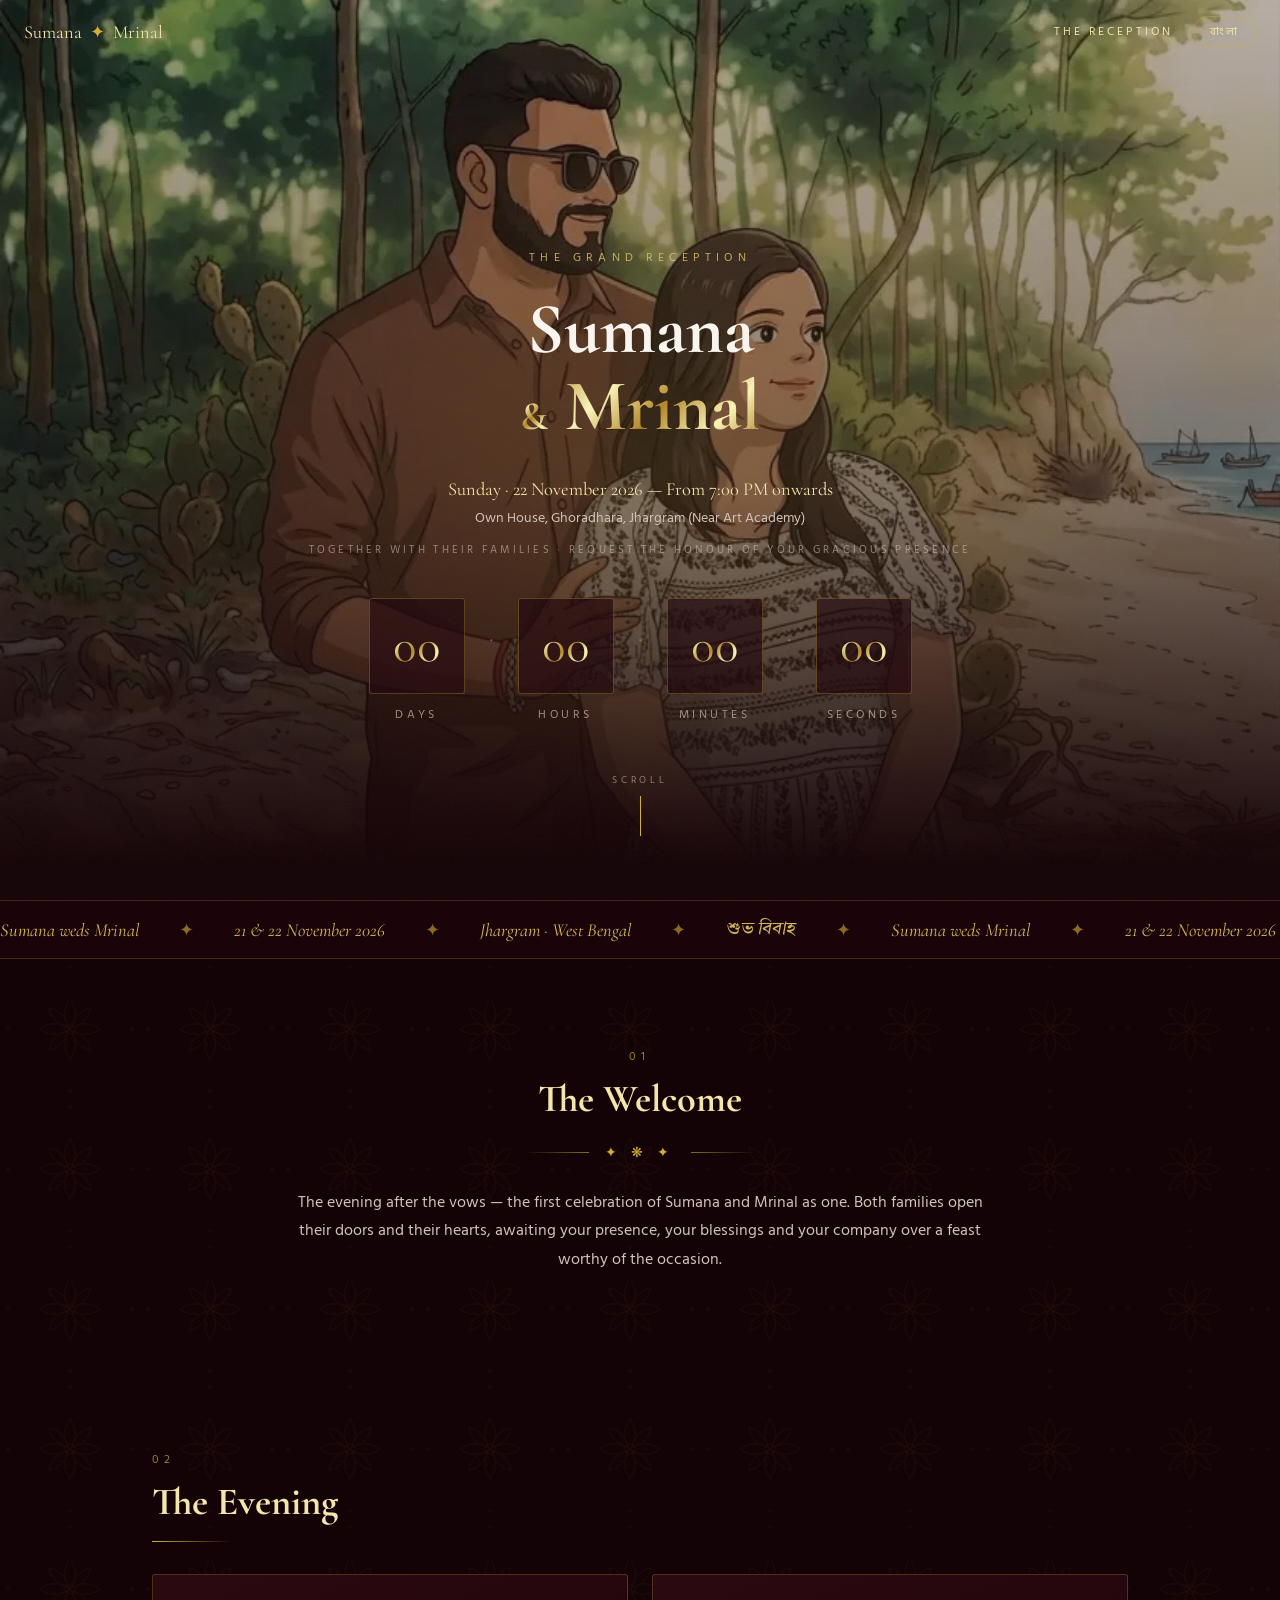
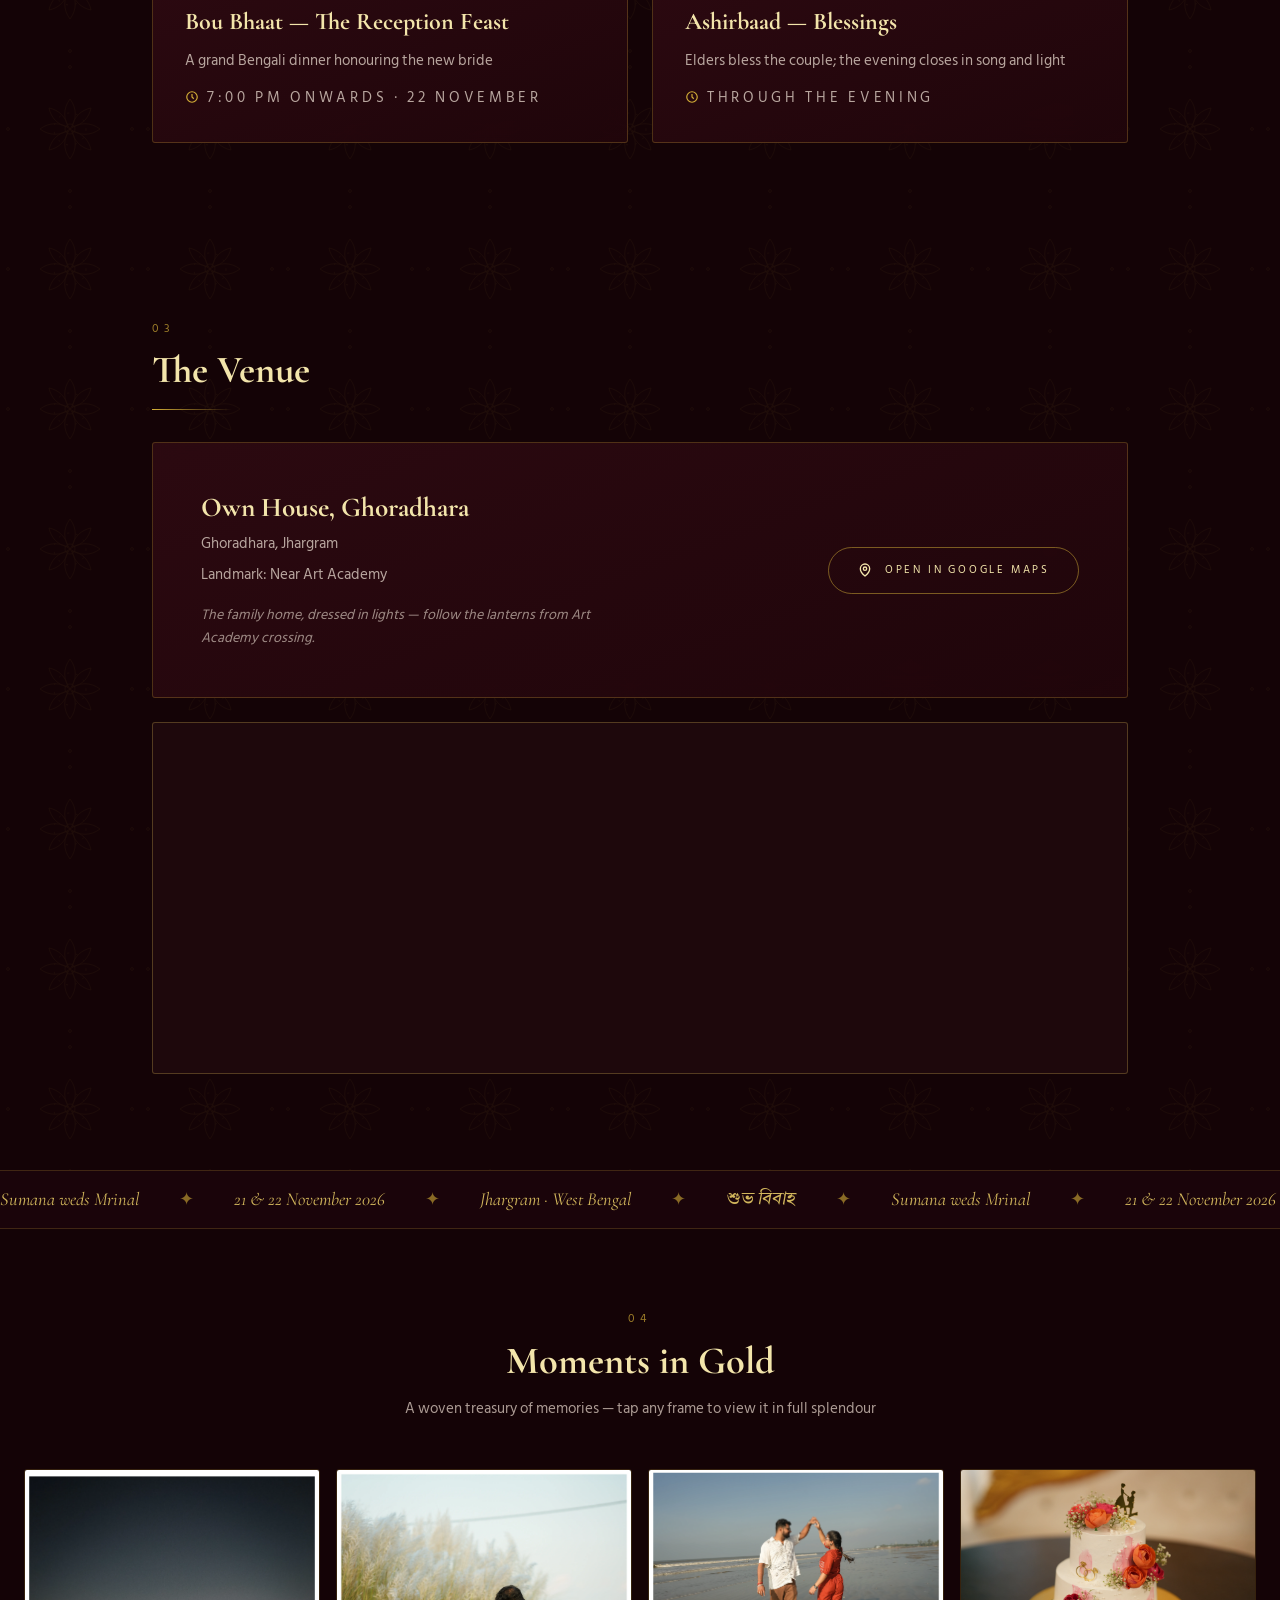
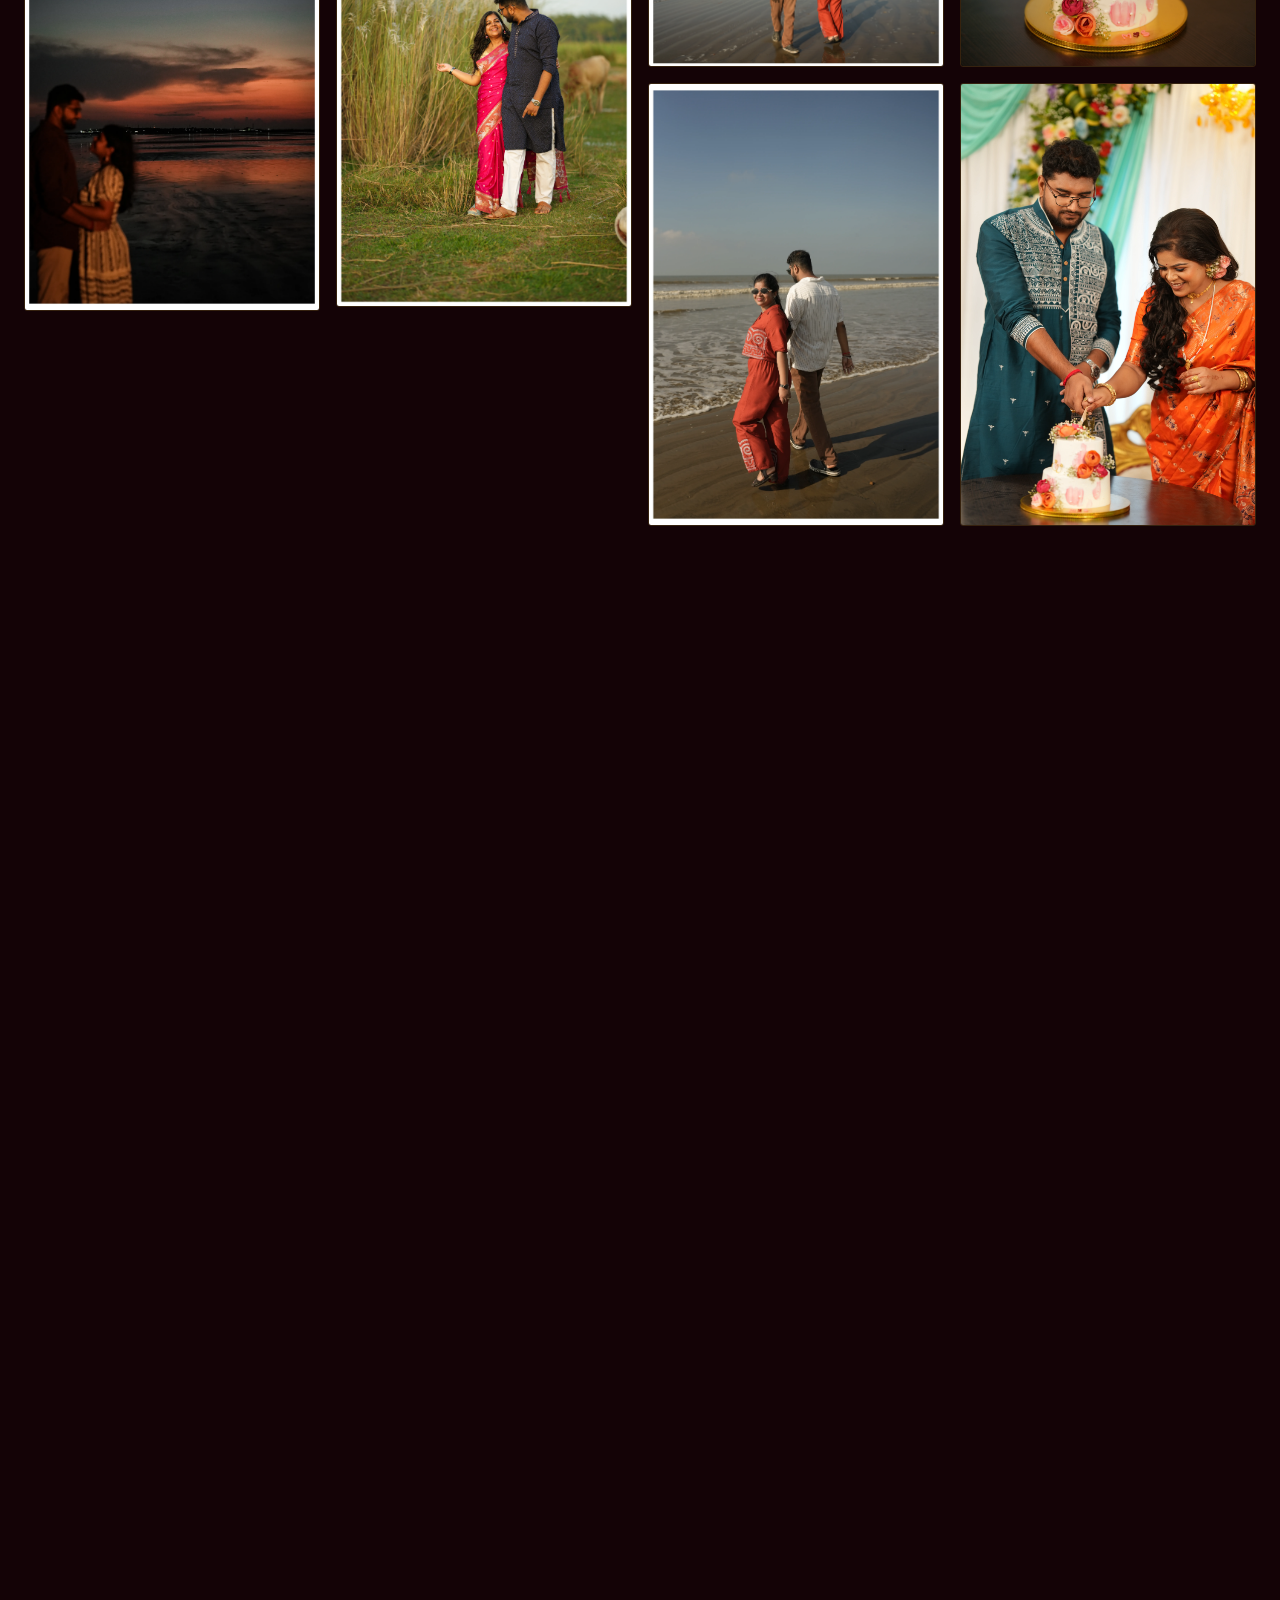
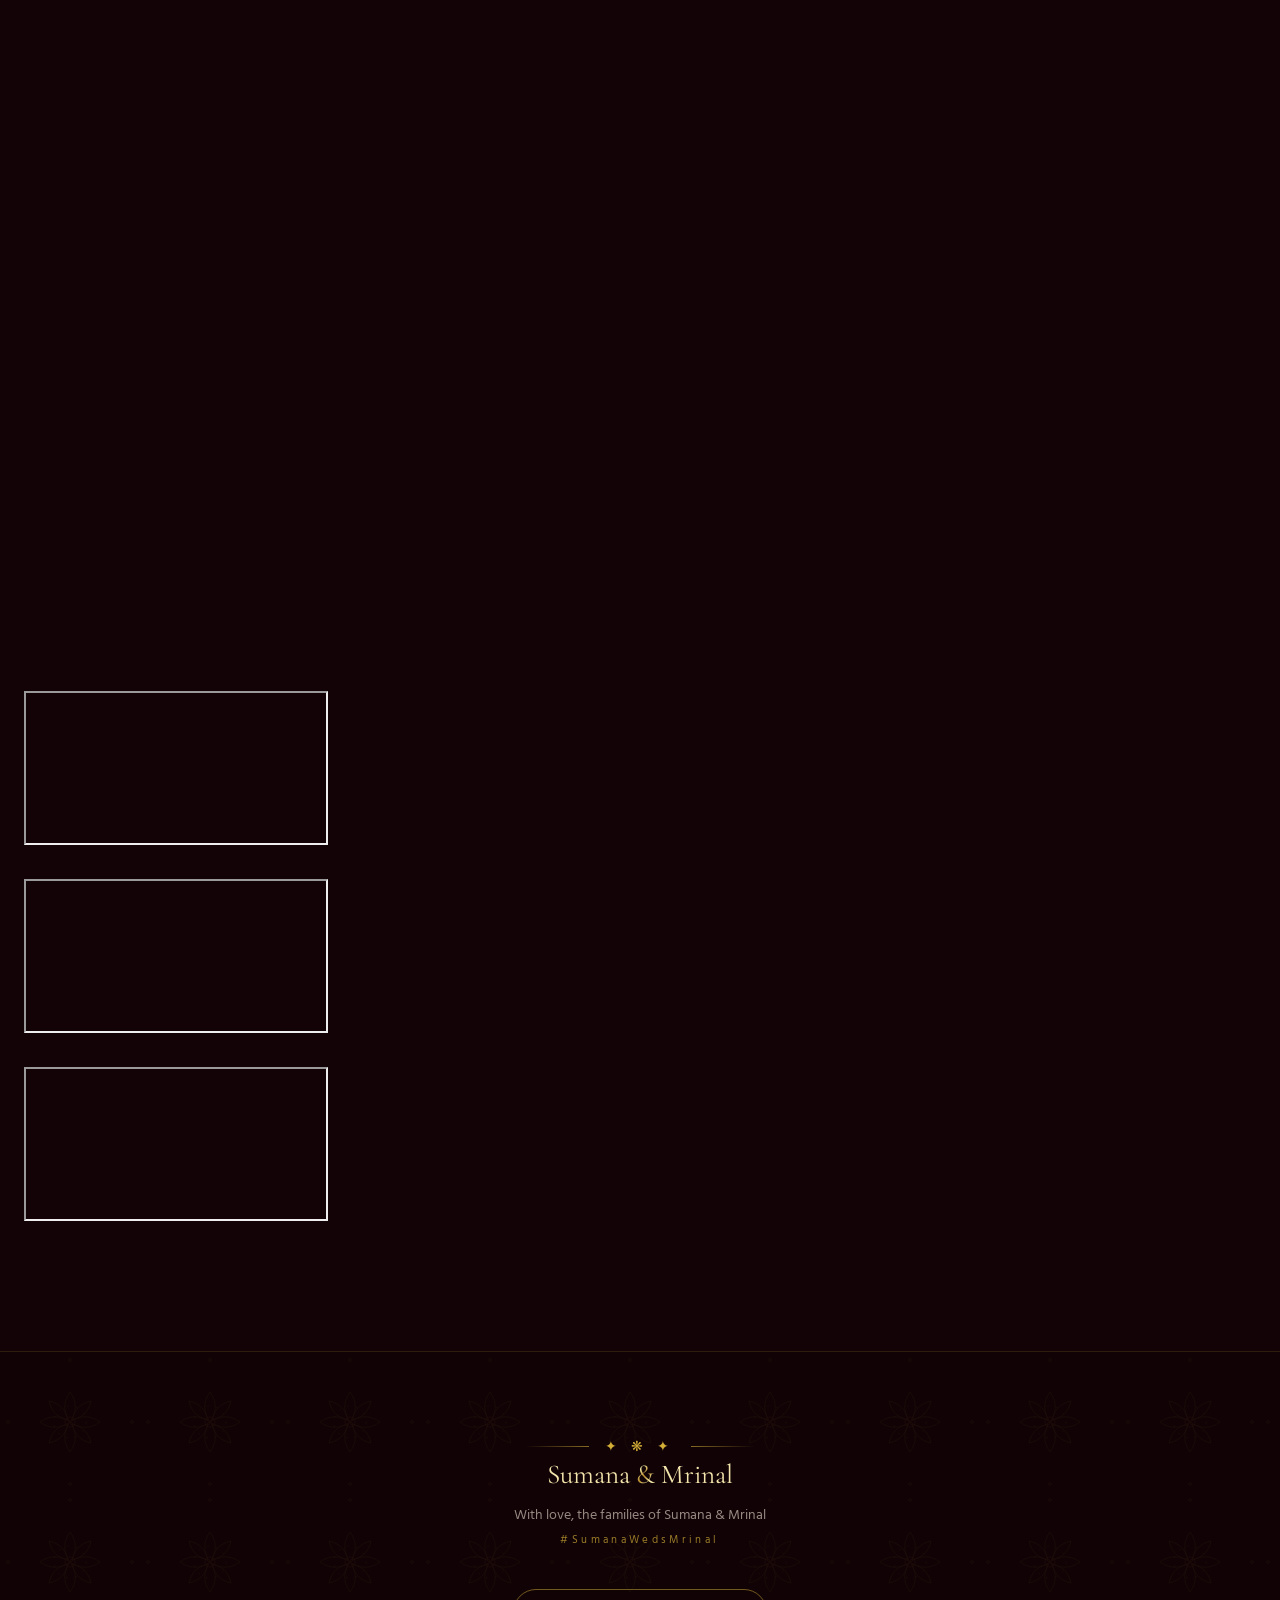
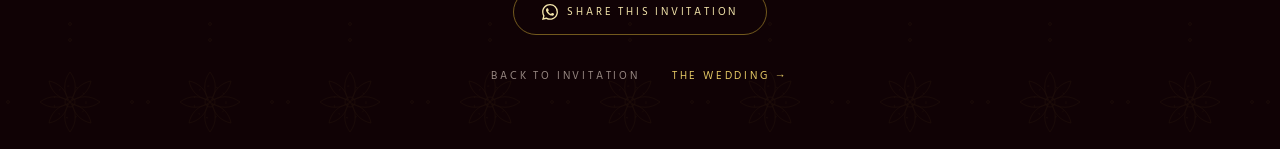
==== commit 6a690989: "Update index.html" ====
--- a/reception/index.html
+++ b/reception/index.html
@@ -163,6 +163,24 @@
       <p class="sub" data-i18n="common.gallerySub"></p>
     </div>
     <div class="gallery-grid" id="gallery-grid"></div>
+
+    <br>
+
+<div class="video-container">
+  <iframe src="https://drive.google.com/file/d/1fiacImkxYAECoh6x5Z3HbD-Cb-uPMgAK/view?usp=drive_link"
+          allow="autoplay" allowfullscreen></iframe>
+</div>
+<br>
+<div class="video-container">
+  <iframe src="https://drive.google.com/file/d/1fiacImkxYAECoh6x5Z3HbD-Cb-uPMgAK/view?usp=drive_link"
+          allow="autoplay" allowfullscreen></iframe>
+</div>
+<br>
+<div class="video-container">
+  <iframe src="https://drive.google.com/file/d/1fiacImkxYAECoh6x5Z3HbD-Cb-uPMgAK/view?usp=drive_link"
+          allow="autoplay" allowfullscreen></iframe>
+</div>
+<br>
   </section>
 
   <!-- Lightbox -->
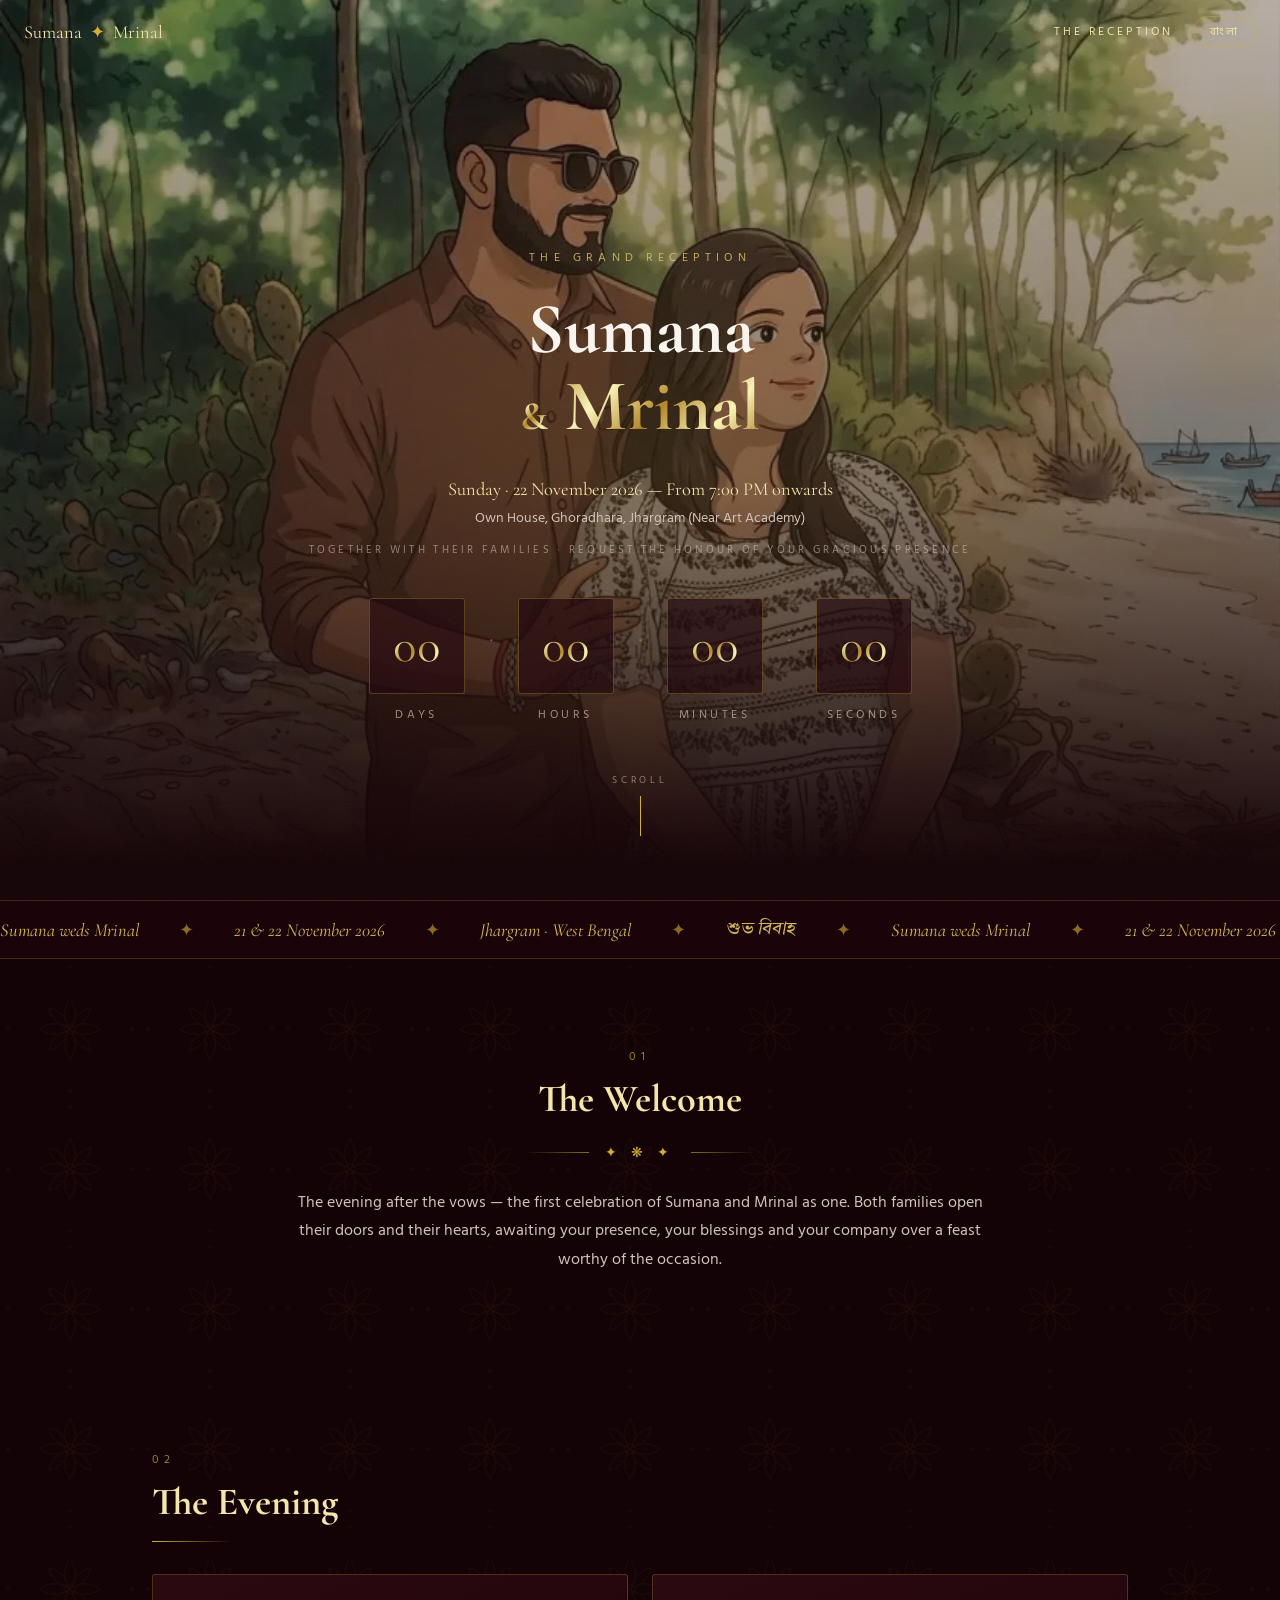
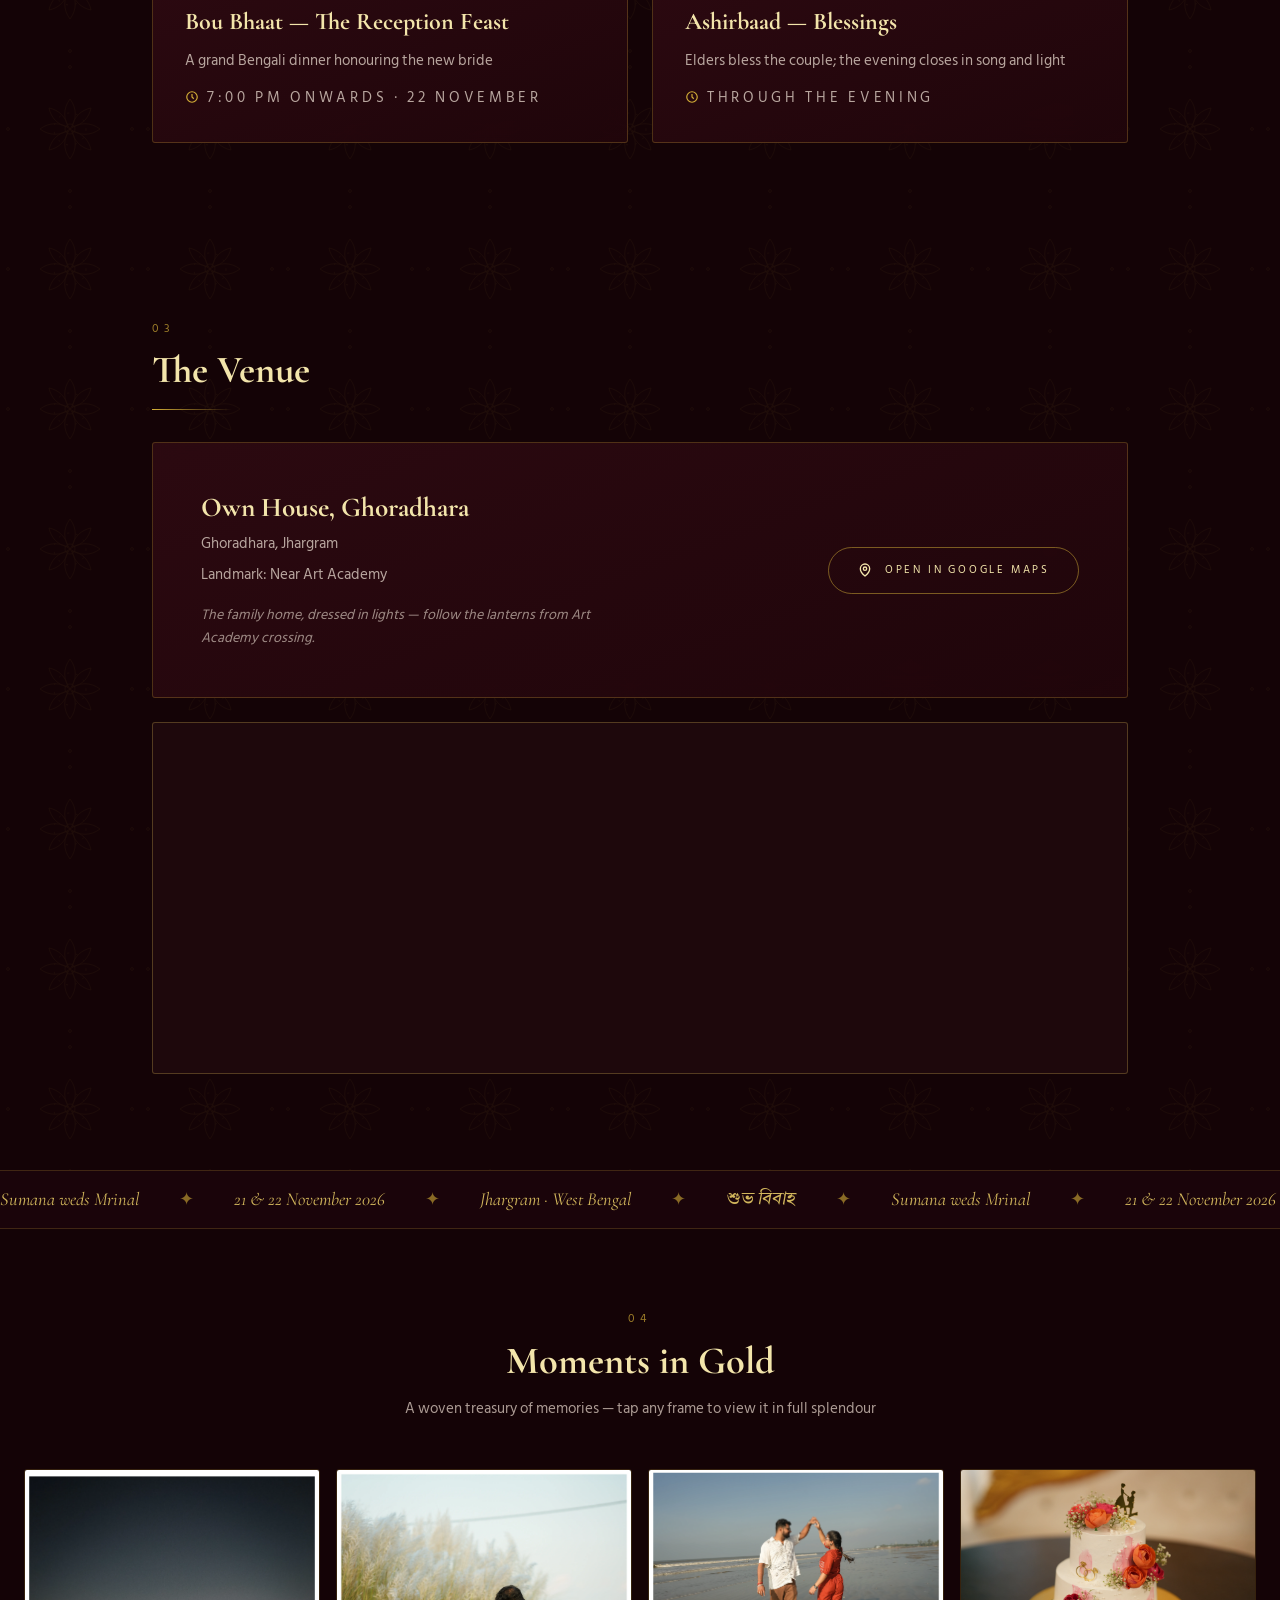
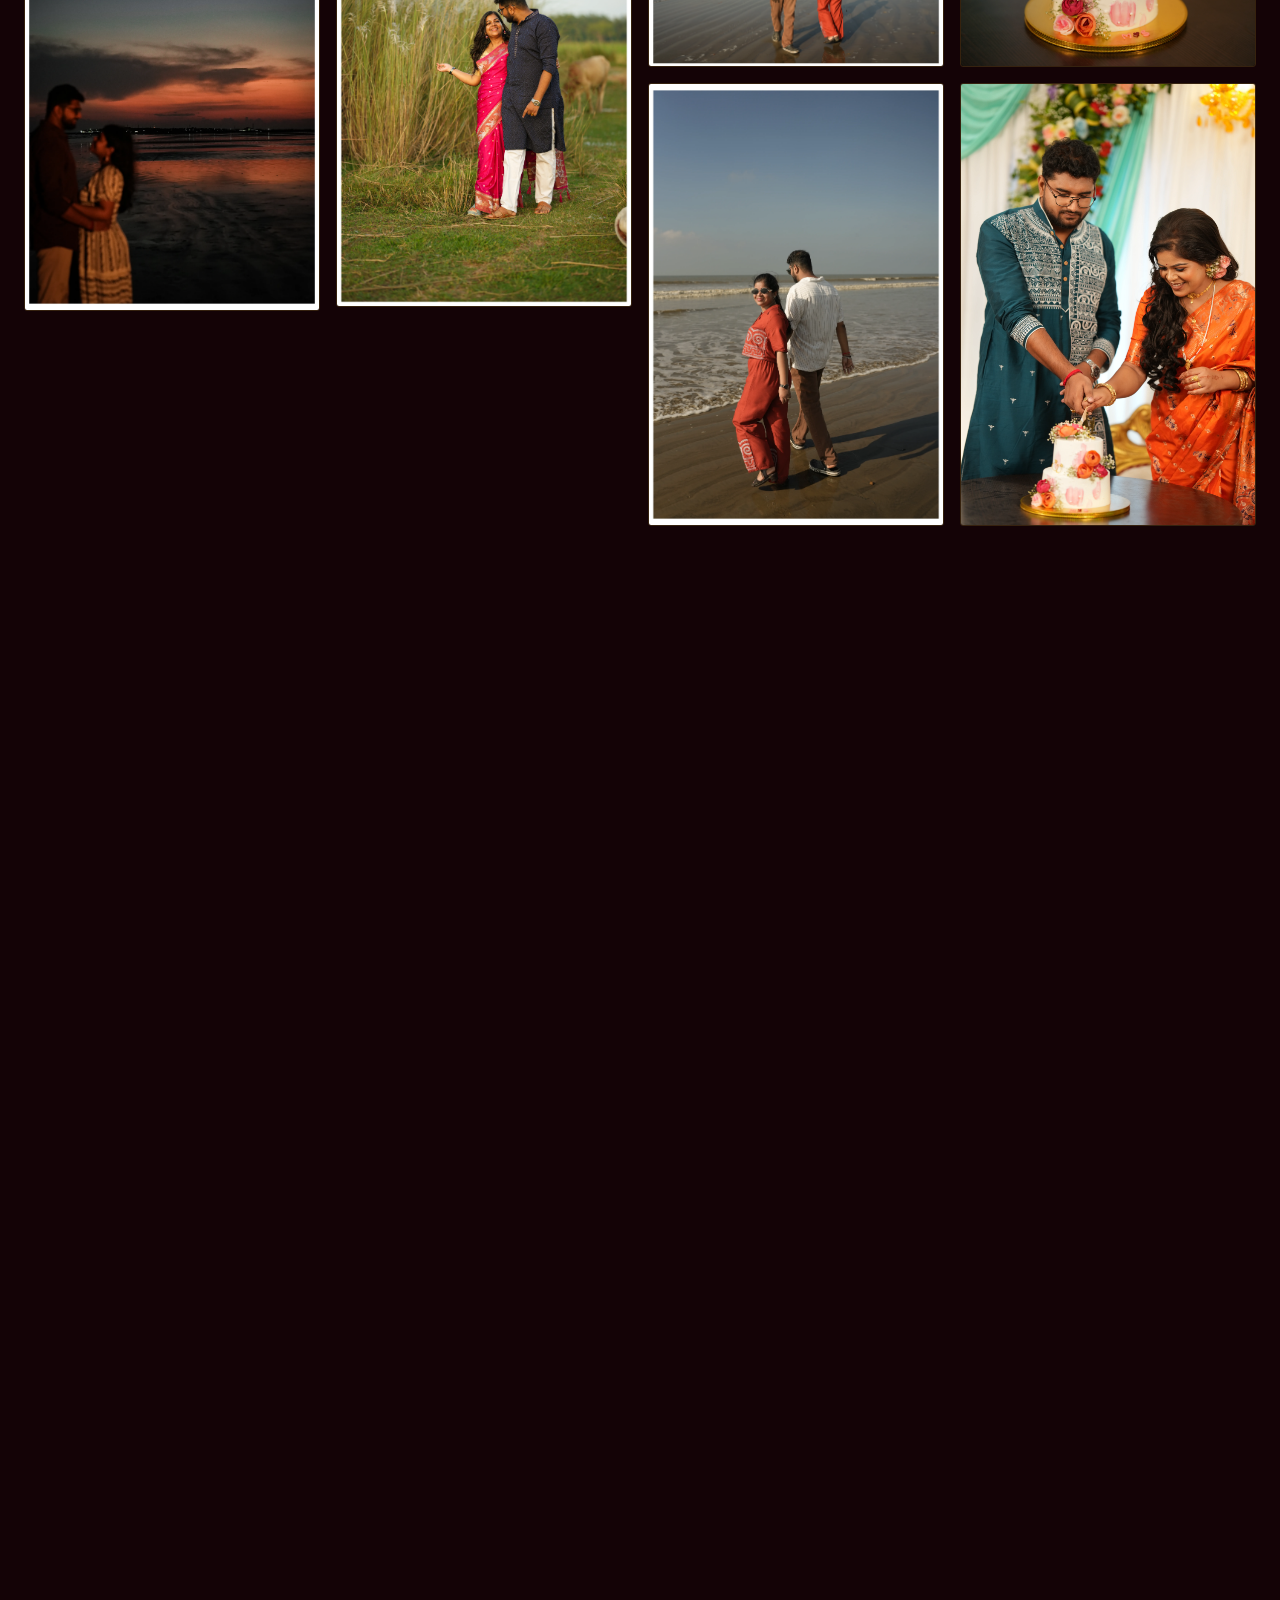
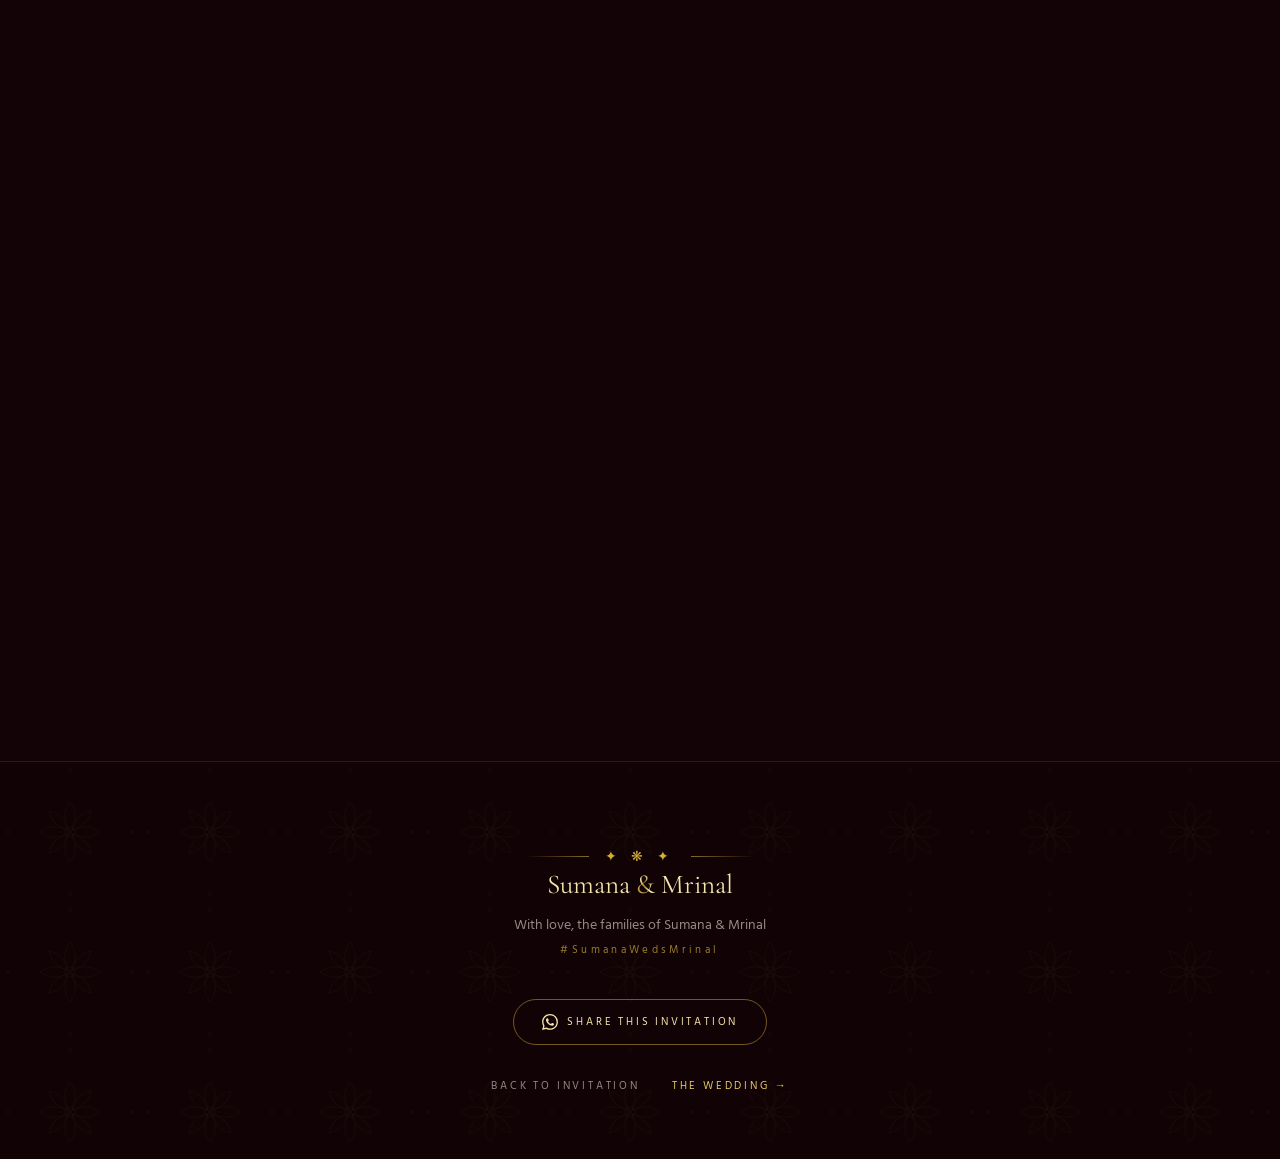
==== commit 956fa80d: "Update index.html" ====
--- a/reception/index.html
+++ b/reception/index.html
@@ -164,23 +164,6 @@
     </div>
     <div class="gallery-grid" id="gallery-grid"></div>
 
-    <br>
-
-<div class="video-container">
-  <iframe src="https://drive.google.com/file/d/1fiacImkxYAECoh6x5Z3HbD-Cb-uPMgAK/view?usp=drive_link"
-          allow="autoplay" allowfullscreen></iframe>
-</div>
-<br>
-<div class="video-container">
-  <iframe src="https://drive.google.com/file/d/1fiacImkxYAECoh6x5Z3HbD-Cb-uPMgAK/view?usp=drive_link"
-          allow="autoplay" allowfullscreen></iframe>
-</div>
-<br>
-<div class="video-container">
-  <iframe src="https://drive.google.com/file/d/1fiacImkxYAECoh6x5Z3HbD-Cb-uPMgAK/view?usp=drive_link"
-          allow="autoplay" allowfullscreen></iframe>
-</div>
-<br>
   </section>
 
   <!-- Lightbox -->
